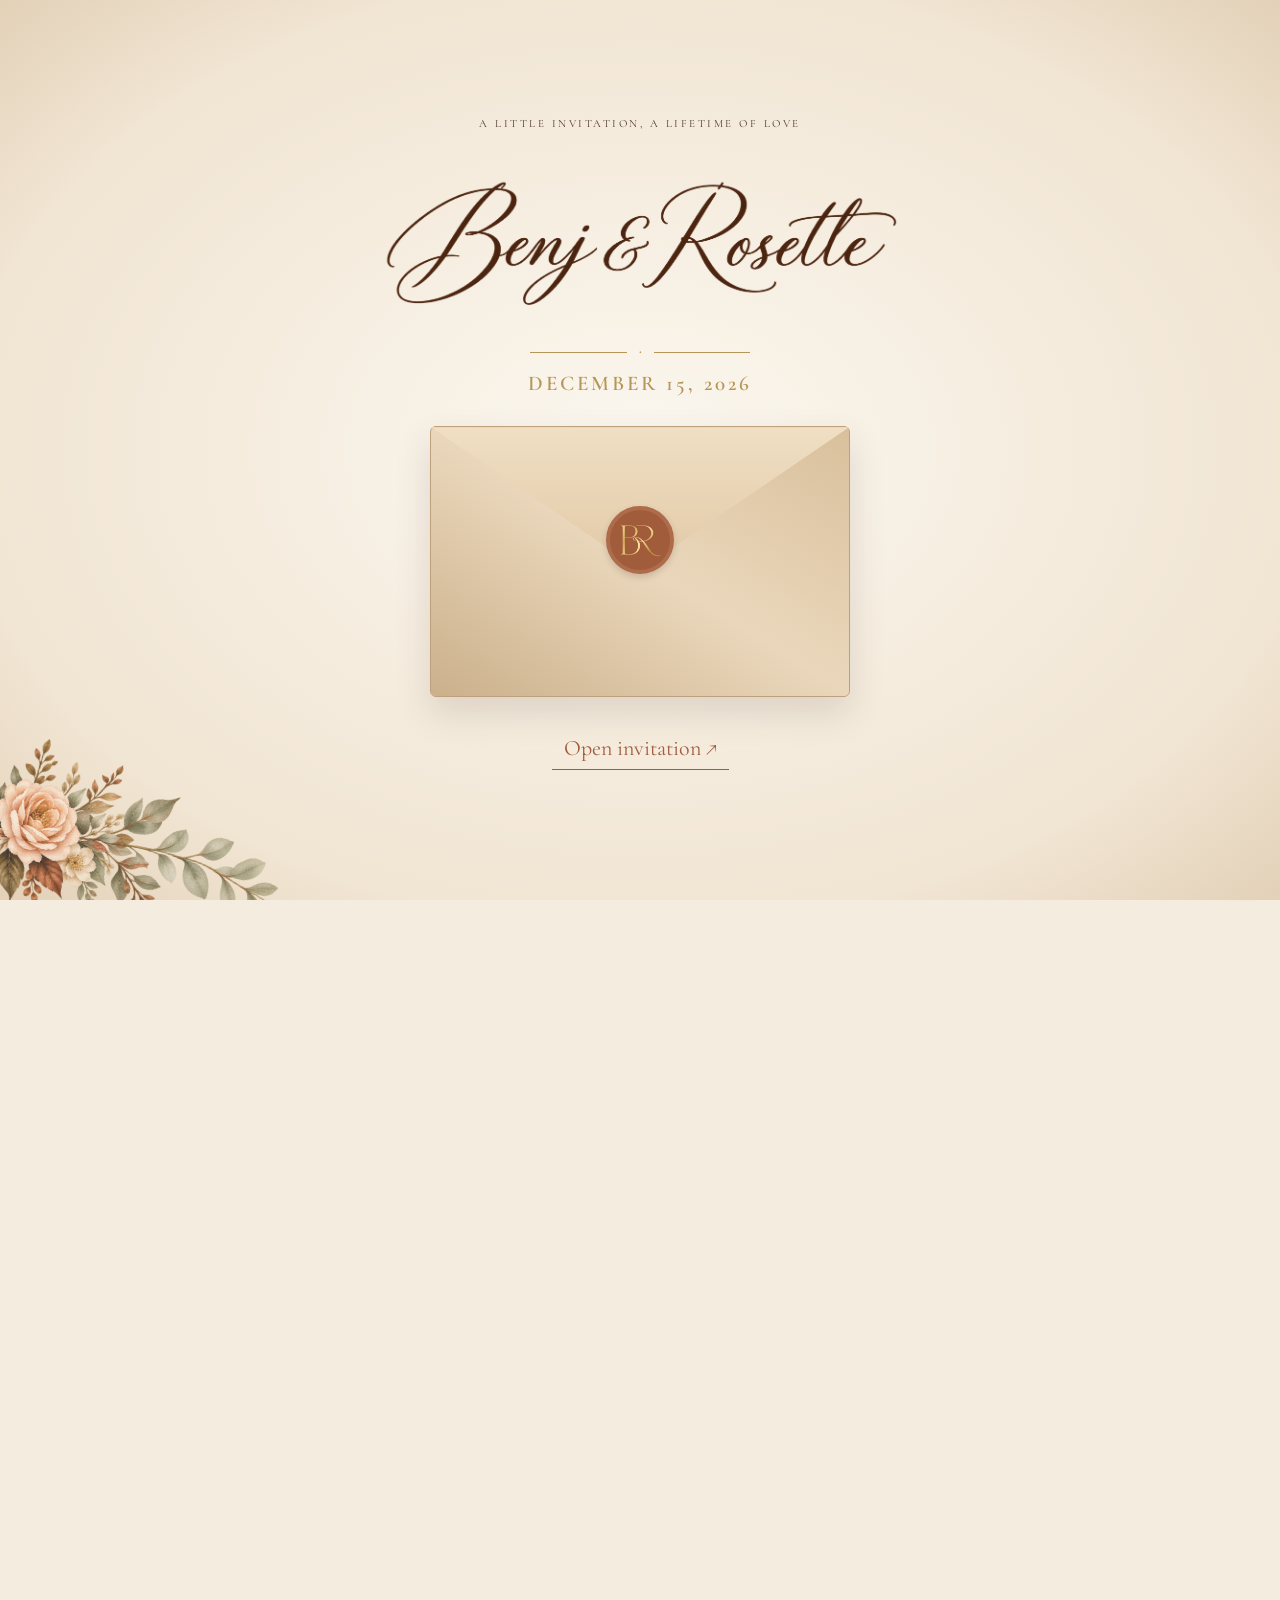
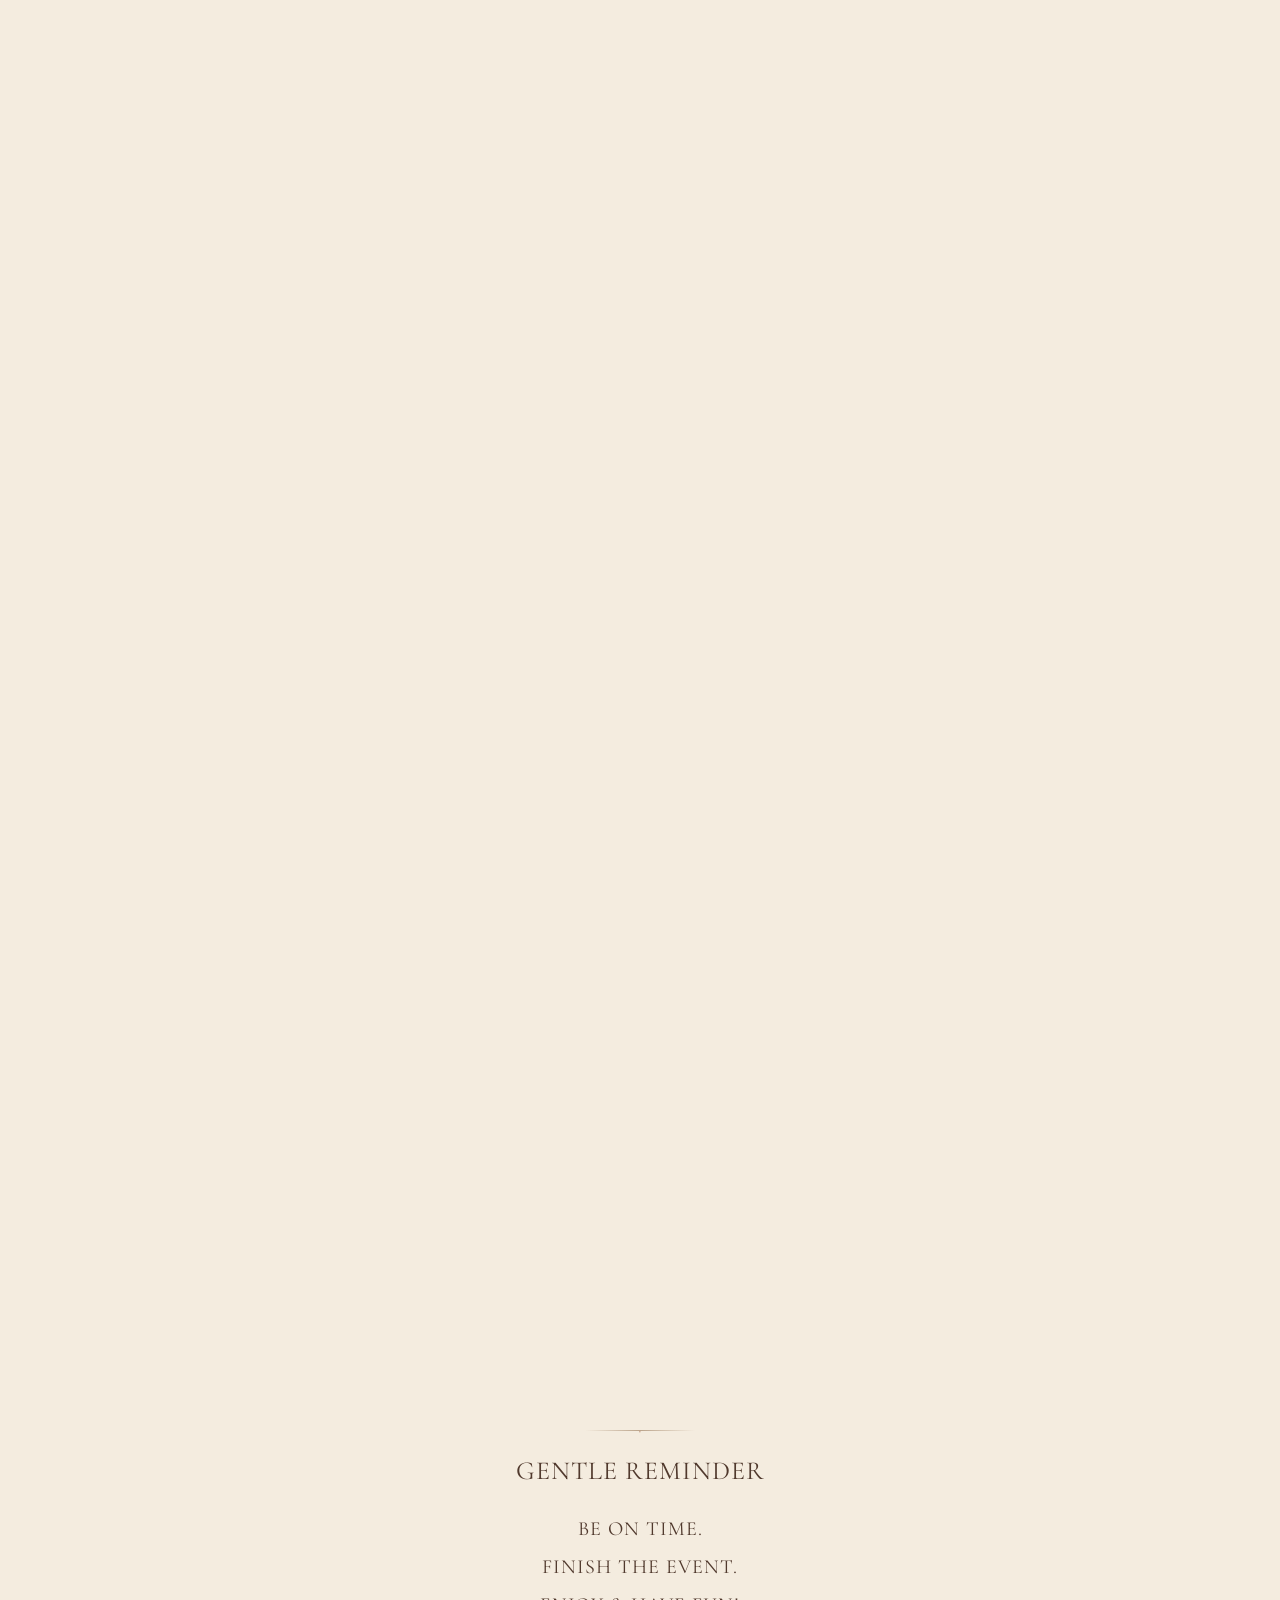
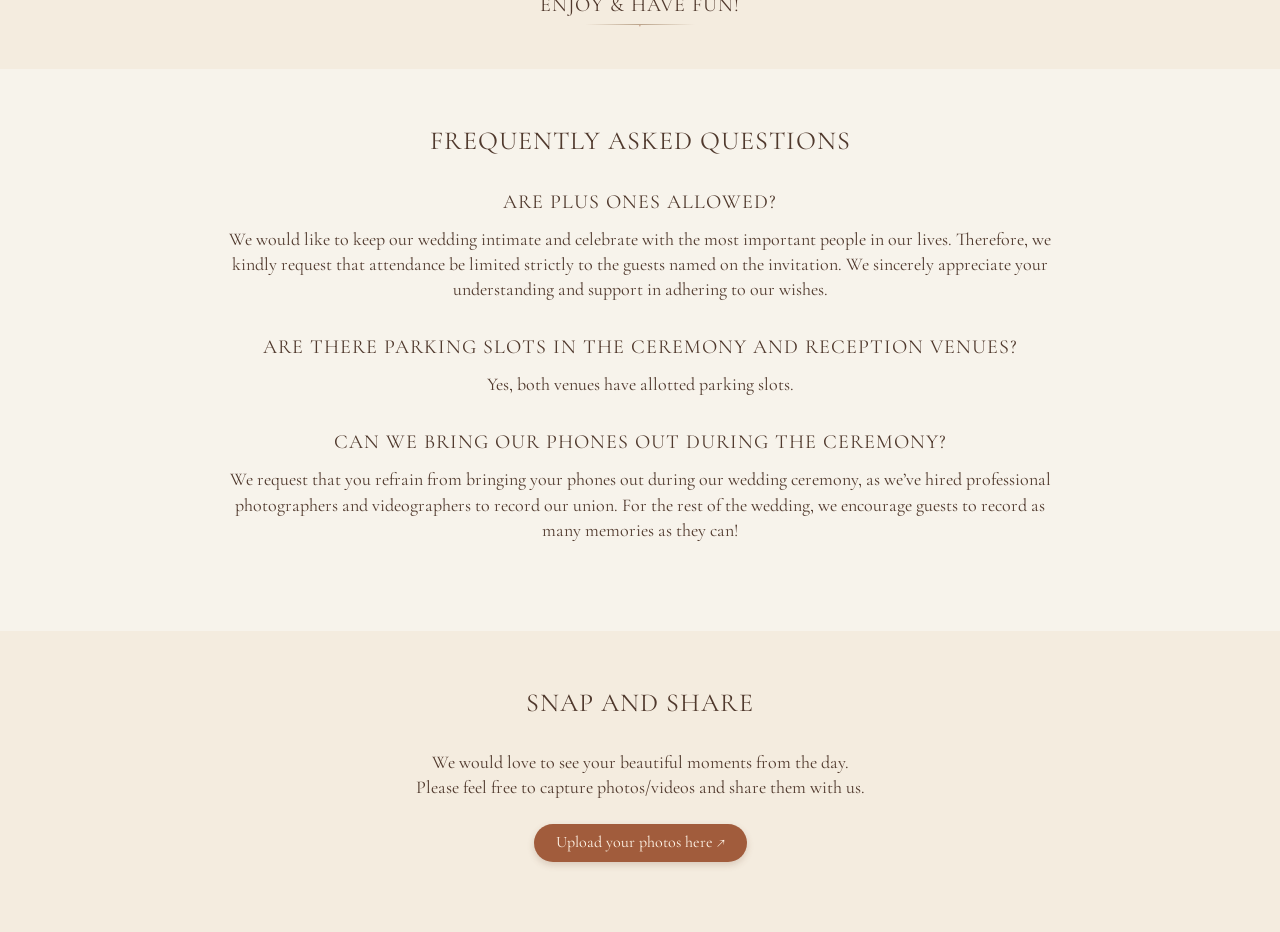
==== index.html @ f5642c1b "Raise mobile verse beside full-size floral" ====
<!doctype html>
<html lang="en">
<head>
  <meta charset="UTF-8"><meta name="viewport" content="width=device-width, initial-scale=1">
  <meta name="theme-color" content="#f5efe5">
  <meta name="description" content="Join us on December 15, 2026 as we celebrate our wedding. View the details and confirm your attendance.">
  <meta property="og:type" content="website">
  <meta property="og:site_name" content="Benj &amp; Rosette Wedding">
  <meta property="og:title" content="You're Invited!">
  <meta property="og:description" content="Join us on December 15, 2026 as we celebrate our wedding. View the details and confirm your attendance.">
  <meta property="og:url" content="https://benj-rosette-wedding.online/">
  <meta property="og:image" content="https://benj-rosette-wedding.online/wedding-share-preview.jpg">
  <meta property="og:image:type" content="image/jpeg">
  <meta property="og:image:width" content="1920">
  <meta property="og:image:height" content="1080">
  <meta property="og:image:alt" content="Gold BR monogram with Benj and Rosette's calligraphy names and December 15, 2026 wedding date">
  <meta name="twitter:card" content="summary_large_image">
  <meta name="twitter:title" content="You're Invited!">
  <meta name="twitter:description" content="Join us on December 15, 2026 as we celebrate our wedding. View the details and confirm your attendance.">
  <meta name="twitter:image" content="https://benj-rosette-wedding.online/wedding-share-preview.jpg">
  <link rel="canonical" href="https://benj-rosette-wedding.online/">
  <title>Benj & Rosette · A celebration of love</title>
  <link rel="icon" href="data:image/svg+xml,%3Csvg xmlns='http://www.w3.org/2000/svg' viewBox='0 0 40 40'%3E%3Crect width='40' height='40' rx='20' fill='%23f5efe5'/%3E%3Ctext x='20' y='28' text-anchor='middle' font-family='serif' font-size='28' fill='%237c4631'%3E%26%3C/text%3E%3C/svg%3E">
  <link rel="preconnect" href="https://fonts.googleapis.com"><link rel="preconnect" href="https://fonts.gstatic.com" crossorigin>
  <link href="https://fonts.googleapis.com/css2?family=Cormorant+Garamond:ital,wght@0,400;0,500;0,600;1,400;1,500&family=DM+Sans:wght@400;500;600&family=Italianno&family=Great+Vibes&display=swap" rel="stylesheet">
  <link rel="stylesheet" href="styles.css?v=mobile-spacing-24">
</head>
<body class="invitation-closed">
<section id="envelope-intro" class="envelope-intro" aria-labelledby="envelope-title">
 <img class="envelope-floral" src="diagonal-sprig.png" alt="" aria-hidden="true">
 <p class="small-caps">A little invitation, a lifetime of love</p>
 <h2 id="envelope-title"><img class="couple-lettering" src="benj-rosette-lettering.png" alt="Benj &amp; Rosette" width="2167" height="726"></h2>
 <div class="envelope-date-ornament" aria-hidden="true"><span>◆</span></div><p class="envelope-date">December 15, 2026</p>
 <button id="open-invitation" class="envelope-button" type="button" aria-label="Open invitation from Benj and Rosette">
  <span class="envelope-shell" aria-hidden="true"><span class="envelope-letter"><span class="monogram-media letter-monogram-media"><img class="monogram-still" src="benj-rosette-gold-monogram-poster.jpg" alt="" aria-hidden="true" width="582" height="434"><video class="letter-monogram-video" autoplay muted loop playsinline preload="auto" poster="benj-rosette-gold-monogram-poster.jpg"><source src="benj-rosette-gold-monogram.mp4" type="video/mp4"></video></span><span>You're invited</span></span><span class="envelope-pocket"></span><span class="envelope-flap"></span><span class="envelope-seal"><span class="seal-monogram"></span></span></span>
  <span class="envelope-action">Open invitation <span aria-hidden="true">↗</span></span>
 </button>
</section>
<noscript><style>.envelope-intro{display:none}body.invitation-closed{overflow:auto}body.invitation-closed .invitation-panels{opacity:1}</style></noscript>
<a class="skip-link" href="#main">Skip to invitation</a>

<button type="button" class="menu-toggle" id="open-menu" aria-label="Open wedding menu" aria-controls="wedding-menu" aria-expanded="false"><svg viewBox="0 0 24 24" width="22" height="22" fill="none" stroke="currentColor" stroke-width="1.5" aria-hidden="true"><path d="M4 6h16M4 12h16M4 18h16"/></svg><span>Menu</span></button>
<dialog id="wedding-menu" class="wedding-menu" aria-labelledby="menu-title">
 <button type="button" id="close-menu" class="menu-close" aria-label="Close wedding menu">×</button>
 <p class="menu-names"><img class="couple-lettering" src="benj-rosette-lettering.png" alt="Benj &amp; Rosette" width="2167" height="726"></p>
 <p class="small-caps">December 15, 2026</p>
 <div class="ornament" aria-hidden="true"></div><h2 id="menu-title">Explore our wedding</h2>
 <nav aria-label="Wedding sections"><a href="#home">Home</a><a href="#our-story">Our Love Story</a><a href="gallery.html">Gallery</a><a href="#celebration">Our Wedding Day</a><a href="#ceremony">Ceremony &amp; Reception</a><a href="#order-of-events">Order of Events</a><a href="#entourage">The Entourage</a><a href="#dress-code">Dress Code</a><a href="#gifts">Gifts and Well Wishes</a><a href="#rsvp">RSVP &amp; Contacts</a><a href="#faqs">FAQs</a><a href="#snap-and-share">Snap and Share</a></nav>
</dialog>

<main class="invitation-panels" id="main">
<article class="paper-panel story-panel" id="home">
 <section class="opening">
  <img class="corner-floral" src="wedding-corner-florals.png" alt="">
  <blockquote>“Two are better than one… If either of them falls down, one can help the other up… Though one may be overpowered, two can defend themselves. A cord of three strands is not quickly broken.”<cite>Ecclesiastes 4:9–12</cite></blockquote>
  <div class="monogram"><span class="monogram-media gold-monogram-media"><img class="monogram-still" src="benj-rosette-gold-monogram-poster.jpg" alt="" aria-hidden="true" width="582" height="434"><video class="gold-monogram-video" autoplay muted loop playsinline preload="auto" poster="benj-rosette-gold-monogram-poster.jpg" aria-label="Benj and Rosette shining gold monogram"><source src="benj-rosette-gold-monogram.mp4" type="video/mp4"></video></span></div>
  <p class="small-caps">We are getting married!</p>
 </section>
<div class="couple-photo first-photo torn-bottom" role="img" aria-label="Benj and Rosette embracing in front of an arched window"><img src="benj-rosette-first-cropped.jpg" alt="" aria-hidden="true"></div>
<section class="love-story" id="our-story" aria-labelledby="story-title">
  <p class="small-caps">Since 2019</p>
  <h2 id="story-title">Our Love Story</h2>
  <div class="ornament" aria-hidden="true"></div>
  <p>What began with quiet glances in the corporate world became a leap of faith beyond work.</p>
  <p>Since 2019, through life’s joys, challenges and milestones, we have grown and dreamed together — our first travels, our first home and the life we continue to build hand in hand.</p>
  <figure class="story-photo"><img class="story-portrait torn-both" src="benj-rosette-story.jpg" alt="Rosette standing beside Benj seated in front of an arched window" loading="lazy" width="4240" height="2832"><img class="story-floral story-floral-top" src="diagonal-sprig.png" alt="" aria-hidden="true"><img class="story-floral story-floral-bottom" src="photo-bouquet.png" alt="" aria-hidden="true"></figure>
  <p>After seven beautiful years of walking through life together, we believe we are being called into a new chapter of marriage — one where we continue to choose each other, every day.</p>
  <p class="story-closing">From two lives, one shared dream, and now, a lifetime together.</p>
  <div class="ornament" aria-hidden="true"></div>
</section>

 <section class="family-section" id="invitation">
  <p>With hearts full of gratitude<br>and joy, we thank God and our families<br>for their love and prayers.</p>
 </section>
 <section class="name-section" id="celebration">
  <p class="we">We</p><h1><img class="couple-lettering" src="benj-rosette-lettering.png" alt="Benj &amp; Rosette" width="2167" height="726"></h1>
  <img class="name-bottom-floral" src="diagonal-sprig.png" alt="" aria-hidden="true">
 </section>
 <p class="invitation-message">joyfully invite you to celebrate<br>our marriage and the beginning<br>of our new life together.</p>
 <section class="wedding-date" aria-label="December 15, 2026 at 2 PM"><p class="small-caps">December</p><div><span>Tuesday</span><strong>15</strong><span>2026</span></div><p class="date-time">2:00 PM · Cavite</p></section>
 <section class="countdown-section"><h2 class="small-caps">Our forever begins in ...</h2><div class="countdown" role="timer" aria-label="Time until our wedding"><div><strong id="countdown-days">—</strong><span>Days</span></div><b>:</b><div><strong id="countdown-hours">—</strong><span>Hours</span></div><b>:</b><div><strong id="countdown-minutes">—</strong><span>Minutes</span></div><b>:</b><div><strong id="countdown-seconds">—</strong><span>Seconds</span></div></div><p id="countdown-message" hidden>Our wedding day is here!</p></section>
 <img class="bottom-bouquet" src="bottom-bouquet.png" alt="">
</article>
<article class="paper-panel day-panel" id="our-day">
 <div class="portrait-wrap"><div class="couple-photo portrait-photo torn-both" role="img" aria-label="Benj embracing Rosette as she holds a bouquet"><img src="benj-rosette-second-cropped.jpg" alt="" aria-hidden="true"></div><img class="portrait-sprig" src="diagonal-sprig.png" alt=""></div>
 <section class="event ceremony" id="ceremony"><span class="venue-art venue-art-church" role="img" aria-label="Gold church illustration"></span><p class="event-time">2:00 PM</p><h2>Ceremony</h2><div class="ornament"></div><h3>Saint Joseph The Worker Chapel</h3><p>Pedro Reyes St., Malagasang 1-G<br>Imus City, Cavite</p><a class="button" href="https://www.google.com/maps/search/?api=1&amp;query=Saint+Joseph+The+Worker+Chapel%2C+Pedro+Reyes+St.%2C+Malagasang+1-G%2C+Imus+City%2C+Cavite" target="_blank" rel="noopener noreferrer">View church location</a></section>
 <section class="event reception"><span class="venue-art venue-art-reception" role="img" aria-label="Gold reception palace illustration"></span><p class="event-time">4:00 PM</p><h2>Reception</h2><div class="ornament"></div><h3>Priscilla Crystal Palace</h3><p>San Sebastian<br>Kawit, Cavite</p><a class="button" href="https://www.google.com/maps/search/?api=1&amp;query=Priscilla+Crystal+Palace%2C+San+Sebastian%2C+Kawit%2C+Cavite" target="_blank" rel="noopener noreferrer">View reception location</a></section>
 <section class="itinerary" id="order-of-events"><h2>Order of events</h2><div class="ornament"></div><ol>
<li><svg class="line-icon" viewBox="0 0 48 48" fill="none" stroke="currentColor" stroke-width="1.2" aria-hidden="true"><path d="M10 41V11h28v30M16 41V17h16v24M27 29h1"/></svg><span>Guests’ arrival</span><time>1 PM</time></li>
<li><svg class="line-icon" viewBox="0 0 48 48" fill="none" stroke="currentColor" stroke-width="1.2" aria-hidden="true"><path d="M7 41h34M12 41V20l12-11 12 11v21M24 3v9m-4-5h8M20 41V29h8v12M18 21h12"/></svg><span>Wedding ceremony</span><time>2 PM</time></li>
<li><svg class="line-icon" viewBox="0 0 48 48" fill="none" stroke="currentColor" stroke-width="1.2" aria-hidden="true"><rect x="6" y="13" width="36" height="26" rx="3"/><path d="M15 13l3-6h12l3 6"/><circle cx="24" cy="26" r="8"/></svg><span>Portraits</span><time>3 PM</time></li>
<li><svg class="line-icon" viewBox="0 0 48 48" fill="none" stroke="currentColor" stroke-width="1.2" aria-hidden="true"><path d="M8 8h16l-8 13-8-13M16 21v19m-7 0h14M32 8h9l-1 13c-1 5-8 5-9 0zM36 26v14m-5 0h10"/></svg><span>Cocktails and photos</span><time>4 PM</time></li>
<li><svg class="line-icon" viewBox="0 0 48 48" fill="none" stroke="currentColor" stroke-width="1.2" aria-hidden="true"><rect x="14" y="5" width="20" height="28" rx="10"/><path d="M9 23v3a15 15 0 0030 0v-3M24 41v-8M16 43h16"/></svg><span>Reception program</span><time>5 PM</time></li>
<li><svg class="line-icon" viewBox="0 0 48 48" fill="none" stroke="currentColor" stroke-width="1.2" aria-hidden="true"><circle cx="24" cy="25" r="11"/><path d="M6 6v15m4-15v15M2 6v15q4 8 8 0M6 26v17M41 6v37m0-37c-8 6-8 19 0 19"/></svg><span>Nuptial dinner</span><time>6 PM</time></li>
<li><svg class="line-icon" viewBox="0 0 48 48" fill="none" stroke="currentColor" stroke-width="1.2" aria-hidden="true"><path d="M24 19v24M12 43h24M24 3v10M9 8l8 9M3 23h12M39 8l-8 9M45 23H33M8 36l9-8m23 8-9-8"/></svg><span>Wedding celebration</span><time>7 PM</time></li>
<li><svg class="line-icon" viewBox="0 0 48 48" fill="none" stroke="currentColor" stroke-width="1.2" aria-hidden="true"><circle cx="24" cy="24" r="18"/><path d="M24 12v12l8 5"/></svg><span>Send-off</span><time>8 PM</time></li>
</ol><p class="timing-note">December 15, 2026 · Philippine time</p></section>
 <div class="golden-wrap"><img class="golden-sprig" src="diagonal-sprig.png" alt=""><div class="couple-photo golden-photo torn-both" role="img" aria-label="Benj and Rosette holding hands under clear umbrellas"><img src="benj-rosette-third.jpg" alt="" aria-hidden="true"></div><img class="photo-bouquet" src="photo-bouquet.png" alt=""></div>
</article>
<article class="paper-panel details-panel" id="details">
 <section class="entourage-section" id="entourage" aria-labelledby="entourage-title">
<h2 id="entourage-title">The Entourage</h2><div class="ornament" aria-hidden="true"></div>
<div class="entourage-group" id="entourage-parents"><h3>Parent of the bride</h3><ul><li>MRS. REGINA SALVE LACSON</li></ul></div>
<div class="entourage-group"><h3>Parents of the groom</h3><ul><li>MR. BENJAMIN SOMIGAO</li><li>MRS. MARCELINA ENORME SOMIGAO</li></ul></div>
<div class="entourage-group paired-group"><h3>To stand as witnesses to our vows</h3><ul><li>MR. RUDINI CRUZAT</li><li>MRS. MARIA GRACIA CRUZAT</li><li>MR. ELMER GOMEZ</li><li>MRS. SHIELA GOMEZ</li><li>MR. FLORENCIO ENORME</li><li>MS. CRISTINA ENORME</li><li>ATTY. ROLAND MEDINA</li></ul></div>
<div class="entourage-group paired-group"><h3>To light our path</h3><ul><li>MR. JOHN MARLVIL BADILLA</li><li>MS. ALEEZA UNABIA</li></ul></div>
<div class="entourage-group paired-group"><h3>To clothe us as one</h3><ul><li>MR. RAHDGGIE AMIEL LACSON</li><li>MRS. MA. ANGELICA LACSON</li></ul></div>
<div class="entourage-group paired-group"><h3>To bind us together</h3><ul><li>MR. ALLAN DE LEON</li><li>MRS. AIDRA DE LEON</li></ul></div>
<div class="entourage-group"><h3>Best man</h3><ul><li>MR. ALVIN IAN ANDAYA</li></ul></div>
<div class="entourage-group"><h3>Maid of honor</h3><ul><li>MS. RICA ARSELL LACSON</li></ul></div>
<div class="entourage-teams"><div class="entourage-group"><h3>Bridesmaids</h3><ul><li>MS. REIGNE ANGELICA LACSON</li><li>MS. RICA ARSELL LACSON</li><li>MRS. MA. ANGELICA LACSON</li><li>MRS. MIKI REMULLA</li><li>MRS. GHIVELLE MAE OMES</li><li>MRS. LYLLE KRISSIA FERWELO</li></ul></div>
<div class="entourage-group"><h3>Groomsmen</h3><ul><li>MR. ALVIN IAN ANDAYA</li><li>MR. ZYRIL NERECINA</li><li>MR. TRISTAN MARSHBOE DE JESUS</li><li>MR. JENER SIGUA</li></ul></div>
</div>
<div class="entourage-group"><h3>Bible bearer</h3><ul><li>EISWEIN CRUZAT</li></ul></div>
<div class="entourage-group"><h3>Ring bearer</h3><ul><li>RANIELLE ABRAM LACSON</li></ul></div>
<div class="entourage-group"><h3>Coin bearer</h3><ul><li>ALDREX MATTHEW DE LEON</li></ul></div>
<div class="ornament" aria-hidden="true"></div></section>
<section class="dress-section" id="dress-code"><h2>Dress code</h2><div class="ornament"></div><p class="dress-style">Formal attire · Entourage<br>Semi-formal attire · Guests</p>
 <svg class="dress-figures" viewBox="0 0 100 110" aria-hidden="true"><g fill="#292723"><circle cx="28" cy="12" r="6"/><path d="M18 24l10-4 10 4 5 38-6 2-4-29 1 38-2 31h-7l-1-31-2 31h-7l4-31 1-38-4 29-6-2z"/><path d="M26 23h4l-1 25z" fill="#f5efe5"/><circle cx="69" cy="12" r="6"/><path d="M62 24l7-4 7 4 8 25-6 3-5-17 2 20 16 43q-20 10-43 0l16-43 1-20-5 17-6-3z"/></g></svg>
 <p>We kindly request our entourage to dress in formal attire and our guests in semi-formal attire. To make the day even more special, we’d love for you to incorporate colors from our chosen palette.</p>
 <div class="dress-palette"><h3>Entourage shades</h3><ul><li><span style="--swatch:#722f3d" aria-hidden="true"></span>Burgundy</li><li><span style="--swatch:#e3c7a2" aria-hidden="true"></span>Beige</li><li><span style="--swatch:#f4dcbf" aria-hidden="true"></span>Cream</li><li><span style="--swatch:#a85a38" aria-hidden="true"></span>Rust</li><li><span style="--swatch:#8ca5bc" aria-hidden="true"></span>Dusty blue</li></ul></div>
 <div class="dress-palette"><h3>Guest shades</h3><ul><li><span style="--swatch:#8ca5bc" aria-hidden="true"></span>Dusty blue</li><li><span style="--swatch:#c4dfec" aria-hidden="true"></span>Light blue</li></ul></div>
 <div class="attire-guidance"><h3>Ladies</h3><p>Dresses or jumpsuits | Plain, lace, or subtle embellishments</p><h3>Gentlemen</h3><p>Long-sleeved, collared shirts in dusty blue or light blue paired with trousers in brown, cream, or navy blue. Kindly avoid black if possible.</p><div class="ornament" aria-hidden="true"></div><p class="attire-note">While we would love for you to feel your most fabulous, we respectfully request that casual attire and white-toned dresses be avoided.</p></div></section>
 <div class="ornament"></div>
 <figure class="gift-photo-wrap" id="gift-photo"><img class="gift-portrait torn-both" src="benj-rosette-gift-portrait.jpg" alt="Rosette leaning against Benj in front of an arched window" width="2661" height="3984" loading="lazy"><img class="gift-photo-floral gift-photo-floral-top" src="diagonal-sprig.png" alt="" aria-hidden="true"><img class="gift-photo-floral gift-photo-floral-bottom" src="photo-bouquet.png" alt="" aria-hidden="true"></figure>
<section class="gift-section" id="gifts"><svg class="line-icon" viewBox="0 0 48 48" fill="none" stroke="currentColor" stroke-width="1.2" aria-hidden="true"><path d="M7 20h34v7H7zM10 27v15h28V27M24 20v22M24 20C8 20 12 3 20 9c3 3 4 11 4 11zm0 0c16 0 12-17 4-11-3 3-4 11-4 11z"/></svg><h2>Gifts and Well Wishes</h2><p>Your presence is the greatest gift of all.<br>However, if you wish to bless us with<br>a gift, monetary gifts<br>are warmly appreciated.</p><h3>Gift envelopes</h3><p>Available at the reception</p><h3>Bank transfer</h3><div class="bank-qr-grid"><figure class="bank-qr-card"><h4>GCash</h4><a href="gift-qr-gcash.jpg" target="_blank" rel="noopener noreferrer" aria-label="Open full-size GCash QR code"><span class="bank-qr-image qr-gcash"><img src="gift-qr-gcash.jpg" decoding="sync" alt="GCash transfer QR code for Benj" loading="eager"></span></a><figcaption>Benj</figcaption><a class="qr-view-link" href="gift-qr-gcash.jpg" target="_blank" rel="noopener noreferrer">View full-size QR</a></figure><figure class="bank-qr-card"><h4>BPI</h4><a href="gift-qr-bpi-v2.jpg" target="_blank" rel="noopener noreferrer" aria-label="Open full-size BPI QR code"><span class="bank-qr-image qr-bpi"><img src="gift-qr-bpi-v2.jpg" decoding="sync" alt="BPI transfer QR code for Benj" loading="eager"></span></a><figcaption>Benj</figcaption><a class="qr-view-link" href="gift-qr-bpi-v2.jpg" target="_blank" rel="noopener noreferrer">View full-size QR</a></figure><figure class="bank-qr-card"><h4>MariBank</h4><a href="gift-qr-maribank.jpg" target="_blank" rel="noopener noreferrer" aria-label="Open full-size MariBank QR code"><span class="bank-qr-image qr-maribank"><img src="gift-qr-maribank.jpg" decoding="sync" alt="MariBank transfer QR code for Benjmarc Somigao" loading="eager"></span></a><figcaption>Benjmarc Somigao</figcaption><a class="qr-view-link" href="gift-qr-maribank.jpg" target="_blank" rel="noopener noreferrer">View full-size QR</a></figure><figure class="bank-qr-card"><h4>Maya</h4><a href="gift-qr-maya.jpg" target="_blank" rel="noopener noreferrer" aria-label="Open full-size Maya QR code"><span class="bank-qr-image qr-maya"><img src="gift-qr-maya.jpg" decoding="sync" alt="Maya transfer QR code for Rosette Adrienne Lacson" loading="eager"></span></a><figcaption>Rosette Adrienne Lacson</figcaption><a class="qr-view-link" href="gift-qr-maya.jpg" target="_blank" rel="noopener noreferrer">View full-size QR</a></figure></div><p class="qr-note">Scan a QR code using your banking app.<br>Transfer fees may apply.</p></section>
 <div class="ornament"></div>
 <section class="attendance-section" id="rsvp"><svg class="line-icon" viewBox="0 0 48 48" fill="none" stroke="currentColor" stroke-width="1.2" aria-hidden="true"><rect x="8" y="10" width="32" height="31" rx="2"/><path d="M8 19h32M16 5v10M32 5v10M15 25h4m5 0h4m5 0h2M15 32h4m5 0h4m5 0h2"/></svg><h2>Confirm attendance</h2><p>Please RSVP with us by November 6, 2026.</p><button class="button" id="open-rsvp" type="button">RSVP</button><div class="contact-buttons"><a class="button" href="https://www.facebook.com/rosetteadrienne" target="_blank" rel="noopener noreferrer">Contact the bride</a><a class="button" href="https://www.facebook.com/benjmarc/" target="_blank" rel="noopener noreferrer">Contact the groom</a></div><p class="signature couple-signature"><img class="couple-lettering" src="benj-rosette-lettering.png" alt="Benj &amp; Rosette" width="2167" height="726"></p></section>
 <section class="thank-you"><p class="small-caps">We look forward to<br>celebrating with you</p><p class="signature">Thank You!</p><img src="bottom-bouquet.png" alt=""></section>
<div class="couple-photo closing-photo torn-top" role="img" aria-label="Benj and Rosette embracing under an umbrella in front of a wooden door"><img src="benj-rosette-fourth.jpg" alt="" aria-hidden="true"></div>
</article>
</main>

<section class="gentle-reminder" aria-labelledby="reminder-title"><div class="ornament" aria-hidden="true"></div><h2 id="reminder-title">Gentle Reminder</h2><p>BE ON TIME.<br>FINISH THE EVENT.<br>ENJOY &amp; HAVE FUN!</p><div class="ornament" aria-hidden="true"></div></section>
<section class="wedding-faqs" id="faqs" aria-labelledby="faq-title">
 <h2 id="faq-title">Frequently Asked Questions</h2>
 <div class="faq-item"><h3>Are plus ones allowed?</h3><p>We would like to keep our wedding intimate and celebrate with the most important people in our lives. Therefore, we kindly request that attendance be limited strictly to the guests named on the invitation. We sincerely appreciate your understanding and support in adhering to our wishes.</p></div>
 <div class="faq-item"><h3>Are there parking slots in the ceremony and reception venues?</h3><p>Yes, both venues have allotted parking slots.</p></div>
 <div class="faq-item"><h3>Can we bring our phones out during the ceremony?</h3><p>We request that you refrain from bringing your phones out during our wedding ceremony, as we’ve hired professional photographers and videographers to record our union. For the rest of the wedding, we encourage guests to record as many memories as they can!</p></div>
</section>
<section class="snap-and-share" id="snap-and-share" aria-labelledby="share-title">
 <h2 id="share-title">Snap and Share</h2>
 <p>We would love to see your beautiful moments from the day.<br>Please feel free to capture photos/videos and share them with us.</p>
 <a class="button photo-upload-link" href="https://drive.google.com/drive/folders/1WK1Ui_34d26Z_OFtUq_jXFOFx8JRHVTZ" target="_blank" rel="noopener noreferrer">Upload your photos here <span aria-hidden="true">↗</span></a>
</section>

<dialog id="rsvp-dialog" aria-labelledby="rsvp-title"><button type="button" id="close-rsvp" aria-label="Close RSVP">×</button><h2 id="rsvp-title">Confirm attendance</h2><p class="dialog-intro">December 15, 2026 · Benj &amp; Rosette</p><form id="rsvp-form" method="post" target="_blank"><input type="hidden" name="requestId"><label class="bot-trap" aria-hidden="true">Website<input name="website" tabindex="-1" autocomplete="off"></label><div class="form-row"><label>Your full name<input name="name" autocomplete="name" placeholder="First and last name" required maxlength="100"></label><label>Email address <span class="optional">(optional)</span><input name="email" type="email" autocomplete="email" placeholder="you@example.com"></label></div><fieldset><legend>Will you be celebrating with us?</legend><label class="radio-option"><input type="radio" name="attendance" value="Joyfully accepts" required checked><span>Joyfully accepts</span><span aria-hidden="true">♡</span></label><label class="radio-option"><input type="radio" name="attendance" value="Regretfully declines"><span>Regretfully declines</span></label></fieldset><div class="form-row" id="guest-details"><label>Number of guests<select name="guests"><option value="1">1 guest — just me</option><option value="2">2 guests</option><option value="3">3 guests</option><option value="4">4 guests</option></select></label><label>Dietary requirements<input name="dietary" placeholder="Any allergies?" maxlength="300"></label></div><fieldset id="additional-guests" hidden><legend>Names of accompanying guests</legend><p class="form-note">Include everyone attending with you. Your own name is already listed above.</p><div id="additional-guest-fields"></div></fieldset><label>A little note for the couple <span class="optional">(optional)</span><textarea name="message" rows="2" placeholder="Send a little love…" maxlength="650"></textarea></label><button class="button" type="submit">Create my RSVP <span>↗</span></button><p class="form-note" id="rsvp-delivery-note">Create and download your reply, then share it with the couple.</p><div class="form-result" id="form-result" role="status" hidden><strong>Your reply is ready ♡</strong><p>Your RSVP has been saved on this device. Download it below and send it to Benj and Rosette to confirm your attendance.</p><button type="button" id="download-rsvp" class="text-link">Download my RSVP <span>↓</span></button><button type="reset" class="clear-reply">Clear reply</button></div></form></dialog>

<audio id="wedding-music" loop preload="metadata"><source src="your-universe.mp3" type="audio/mpeg"><source src="your-universe.m4a" type="audio/mp4"></audio>
<button type="button" id="music-toggle" class="music-toggle" aria-label="Play wedding music" aria-pressed="false"><span aria-hidden="true">♫</span> <span id="music-label">Play music</span></button>
<p id="music-status" class="music-status" role="status" hidden></p>
<script src="rsvp-config.js?v=calendar-1"></script>
<script src="script.js?v=mobile-monogram-10"></script>
</body></html>
---- styles.css ----
:root{--paper:#f4ecdf;--ink:#50392d;--rust:#a15c3c;--muted:#7b695a;--line:#bba48b;--serif:'Cormorant Garamond',Georgia,serif;--sans:'DM Sans',Arial,sans-serif;--script:'Italianno',cursive}
*{box-sizing:border-box}html{scroll-behavior:smooth;scroll-padding-top:20px}body{margin:0;color:var(--ink);background:#735039;font:18px/1.4 var(--serif)}body:before{content:'';position:fixed;inset:0;pointer-events:none;opacity:.13;z-index:5;background:url("data:image/svg+xml,%3Csvg viewBox='0 0 180 180' xmlns='http://www.w3.org/2000/svg'%3E%3Cfilter id='n'%3E%3CfeTurbulence type='fractalNoise' baseFrequency='.8' numOctaves='3' stitchTiles='stitch'/%3E%3C/filter%3E%3Crect width='100%25' height='100%25' opacity='.2' filter='url(%23n)'/%3E%3C/svg%3E")}
a{color:inherit;text-decoration:none}h1,h2,h3,p,blockquote{margin:0}h1,h2,h3{font-weight:400}h2{text-transform:uppercase;letter-spacing:1px;font-size:26px;line-height:1.2}h3{font-size:20px;line-height:1.3}button,input,textarea,select{font:inherit}button{cursor:pointer}img{display:block}a:focus-visible,button:focus-visible,input:focus-visible,select:focus-visible,textarea:focus-visible{outline:2px solid var(--rust);outline-offset:4px}[hidden]{display:none!important}.skip-link{position:fixed;top:10px;left:10px;z-index:20;background:var(--paper);width:1px;height:1px;padding:0;overflow:hidden;clip-path:inset(50%)}.skip-link:focus{width:auto;height:auto;padding:10px;clip-path:none}
.page-nav{max-width:1180px;margin:auto;display:flex;gap:25px;align-items:center;justify-content:center;padding:15px;color:var(--paper);font:11px var(--sans);letter-spacing:1px;text-transform:uppercase}.page-nav a:first-child{font:24px var(--serif);margin-right:auto}
.invitation-panels{max-width:1180px;margin:0 auto;display:grid;grid-template-columns:repeat(3,minmax(0,1fr));gap:18px;padding:0 14px;align-items:start}.paper-panel{background:var(--paper);position:relative;overflow:hidden;box-shadow:0 0 0 1px #b29879,0 8px 25px #39241855;text-align:center;min-width:0}.small-caps{text-transform:uppercase;letter-spacing:2px;font-size:13px;line-height:1.5}
.opening{position:relative;padding:115px 18px 25px}.corner-floral{position:absolute;left:-25px;top:-30px;width:100%;pointer-events:none}.opening blockquote{position:relative;font-size:17px;line-height:1.3;margin:0 auto;max-width:220px}.opening cite{display:block;font-size:13px;font-style:normal;margin-top:13px}.monogram{display:flex;justify-content:center;align-items:center;gap:26px;font-size:110px;line-height:1;margin:22px 0 10px}.monogram i{width:1px;height:94px;background:var(--line)}.opening>.small-caps{font-size:11px;letter-spacing:2px}
.couple-photo{position:relative;overflow:hidden;width:100%;background:#8a705b}.couple-photo img{position:absolute;width:324.73118%;max-width:none;height:auto}.first-photo{aspect-ratio:186/260}.first-photo img{left:-7.52688%;top:-86.53846%}.portrait-photo{aspect-ratio:186/370}.portrait-photo img{left:-115.5914%;top:-2.7027%}.golden-photo{aspect-ratio:186/235}.golden-photo img{left:-115.5914%;top:-400%}.closing-photo{aspect-ratio:186/315}.closing-photo img{left:-222.58065%;top:-282.53968%}
.torn-bottom{clip-path:polygon(0 0,100% 0,100% 91%,95% 93%,89% 92%,82% 95%,76% 93%,68% 97%,59% 95%,51% 98%,44% 96%,37% 99%,30% 96%,21% 97%,15% 95%,8% 96%,0 93%)}.torn-top{clip-path:polygon(0 7%,8% 5%,16% 7%,23% 4%,31% 6%,38% 2%,46% 4%,54% 1%,61% 4%,69% 2%,76% 5%,84% 3%,92% 6%,100% 4%,100% 100%,0 100%)}.torn-both{clip-path:polygon(0 4%,8% 3%,16% 5%,25% 2%,34% 4%,43% 1%,52% 3%,61% 0,70% 3%,80% 2%,90% 5%,100% 3%,100% 94%,92% 96%,84% 94%,75% 98%,66% 96%,57% 99%,47% 97%,38% 100%,28% 96%,19% 98%,9% 95%,0 96%)}
.family-section{padding:10px 24px 32px;font-size:16px}.family{margin-top:30px}.family h2{font-size:12px;letter-spacing:1px;margin-bottom:10px}.family p{font-size:18px}
.name-section{position:relative;padding:12px 55px 15px;min-height:310px;display:flex;flex-direction:column;justify-content:center}.we{font-size:22px;margin-bottom:12px}.name-section h1{position:relative;font:86px/.86 var(--script);z-index:1}.name-section h1 span{display:block}.name-section h1 i{font:32px/1.3 var(--serif);display:block;margin:14px 0;font-style:normal}.name-garland{position:absolute;top:50%;height:320px;width:auto;transform:translateY(-50%);pointer-events:none}.left-garland{left:-57px}.right-garland{right:-31px;width:128px;height:320px;object-fit:fill}.invitation-message{padding:22px 20px 25px;font-size:17px;line-height:1.3}
.wedding-date{padding:20px 35px}.wedding-date>div{display:flex;align-items:center;justify-content:center;gap:12px;margin-top:7px}.wedding-date>div>span{flex:1;font-size:12px;text-transform:uppercase;border-top:1px solid var(--line);border-bottom:1px solid var(--line);padding:8px 0}.wedding-date strong{font-size:52px;line-height:1;font-weight:400}.date-time{font-size:15px;margin-top:12px}.countdown-section{padding:22px 20px 32px}.countdown-section h2{font-size:12px;margin-bottom:18px}.countdown{display:flex;justify-content:center;align-items:start;gap:8px}.countdown>div{flex:1;min-width:0}.countdown strong{display:block;font-size:31px;line-height:1;font-weight:400;font-variant-numeric:tabular-nums}.countdown span{display:block;font-size:10px;text-transform:uppercase;margin-top:10px}.countdown b{font-size:24px;line-height:1;font-weight:400}.bottom-bouquet{width:calc(100% + 25px);margin-left:-12px;margin-bottom:-16px}
.portrait-wrap{position:relative}.portrait-sprig{position:absolute;width:82%;left:-14px;bottom:-24px;pointer-events:none}.event{padding:38px 28px 20px}.ceremony{padding-top:45px}.event-time{font-size:17px;margin:10px 0}.event h3{font-size:22px;margin-bottom:6px}.event p:not(.event-time){font-size:17px;line-height:1.4}.ornament{width:110px;height:1px;background:linear-gradient(90deg,transparent,var(--line),transparent);margin:20px auto;position:relative}.ornament:after{content:'◆';position:absolute;left:50%;top:50%;transform:translate(-50%,-50%);font-size:6px;color:var(--rust)}.button{display:inline-block;border:0;border-radius:30px;background:var(--rust);color:#fff5e8;padding:9px 22px;box-shadow:0 3px 7px #6d412733;font-size:16px;line-height:1.2}.button:hover{background:#82452d}.event .button{margin-top:20px}.line-icon{width:44px;height:44px;color:var(--rust);display:block;margin:0 auto 14px;stroke-linecap:round;stroke-linejoin:round}
.itinerary{padding:30px 25px 45px}.itinerary h2{font-size:19px}.itinerary ol{list-style:none;margin:30px 0 0;padding:0}.itinerary li{display:grid;grid-template-columns:42px 1fr 40px;gap:17px;align-items:center;min-height:92px;position:relative;text-align:left;font-size:16px}.itinerary li:before{content:'';position:absolute;left:54px;top:0;bottom:0;width:1px;background:var(--line)}.itinerary li:after{content:'';position:absolute;left:52px;top:45%;width:5px;height:5px;border-radius:50%;background:var(--rust)}.itinerary li>.line-icon{width:34px;height:40px;margin:0}.itinerary li>span{padding-left:10px}.itinerary time{text-align:right;font-size:17px}.timing-note{font-size:13px;color:var(--muted);margin-top:10px}.golden-wrap{position:relative;padding-top:35px}.golden-sprig{position:absolute;top:-55px;right:-18px;width:77%;z-index:1;transform:scaleX(-1)}.photo-bouquet{position:absolute;bottom:-8px;left:5%;width:90%;pointer-events:none}
.details-panel{padding-top:45px}.dress-section,.gift-section,.attendance-section{padding:0 30px}.dress-style{font-size:23px;font-style:italic}.dress-figures{width:115px;height:126px;margin:16px auto 20px;display:block}.dress-section>p:last-child,.gift-section>p,.attendance-section>p{font-size:16px;line-height:1.35}.details-panel>.ornament{margin:30px auto}.gift-section h2{font-size:23px;margin:20px 0 14px}.gift-section h3{text-transform:uppercase;font-size:15px;letter-spacing:1px;margin:30px 0 8px}.bank-pending{font-style:italic;color:var(--muted)}.attendance-section h2{font-size:21px;margin:18px 0 14px}.attendance-section>.button{margin-top:22px}.contact-buttons{display:grid;gap:9px;margin:12px auto 0;max-width:225px}.contact-buttons .button:disabled{opacity:.6;cursor:default}.contact-note{font-size:12px!important;margin-top:12px;color:var(--muted)}.signature{font:53px/1.2 var(--script)!important;margin-top:15px}.thank-you{position:relative;padding:36px 25px 180px;overflow:hidden}.thank-you .small-caps{font-size:13px;letter-spacing:.4px}.thank-you>.signature{font-size:68px!important;position:relative;z-index:1}.thank-you img{position:absolute;bottom:-45px;right:-70px;width:120%}.closing-photo{margin-top:-25px}
footer{max-width:1180px;margin:20px auto;padding:15px;text-align:center;color:var(--paper);font-size:15px}footer a{margin-left:18px}
dialog{border:1px solid var(--line);background:var(--paper);color:var(--ink);width:min(600px,calc(100% - 28px));max-height:90vh;padding:35px;box-shadow:0 10px 60px #23170e66}dialog::backdrop{background:#281c15aa}dialog h2{font-size:28px;margin-bottom:8px}.dialog-intro{margin-bottom:25px;color:var(--muted)}#close-rsvp{position:absolute;top:8px;right:12px;border:0;background:none;font-size:28px;color:var(--ink)}.form-row{display:grid;grid-template-columns:1fr 1fr;gap:20px}label,legend{font:12px/1.4 var(--sans)}input,select,textarea{display:block;width:100%;padding:10px 0;background:transparent;border:0;border-bottom:1px solid var(--line);color:var(--ink);border-radius:0;font:14px var(--sans);margin:6px 0 20px}textarea{resize:vertical}fieldset{border:0;margin:10px 0 22px;padding:0}legend{margin-bottom:12px}.radio-option{display:flex;align-items:center;gap:12px;margin:10px 0}.radio-option input{width:17px;height:17px;margin:0;accent-color:var(--rust)}form>.button{width:100%;margin-top:10px}.form-note{font-size:13px;text-align:center;margin:15px 0}.form-result{padding:20px;border:1px solid var(--line);margin-top:20px}.form-result p{font-size:16px;margin:10px 0}.text-link,.clear-reply{border:0;background:none;color:var(--rust);text-decoration:underline;padding:6px;display:block}.optional{color:var(--muted)}
@media(min-width:1100px){.opening{padding-top:135px}.name-section h1{font-size:96px}.name-section{min-height:350px}.name-garland{height:360px}.left-garland{left:-63px}.right-garland{height:360px;width:144px;right:-35px}.details-panel{padding-top:55px}.dress-section>p:last-child,.gift-section>p,.attendance-section>p{font-size:18px}.thank-you{padding-bottom:200px}}
@media(max-width:900px){.invitation-panels{grid-template-columns:1fr;max-width:460px;gap:22px;padding:0 10px}.page-nav{max-width:460px;gap:20px}.opening{padding-top:145px}.name-section h1{font-size:100px}.name-section{min-height:365px}.name-garland{height:370px}.left-garland{left:-66px}.right-garland{height:370px;width:148px;right:-36px}.family-section{padding-bottom:40px}.family{margin-top:34px}.family-section>p{font-size:18px}.event{padding-top:40px;padding-bottom:30px}.itinerary{padding:35px 35px 50px}.itinerary li{min-height:100px}.details-panel{padding-top:50px}.dress-section>p:last-child,.gift-section>p,.attendance-section>p{font-size:18px}.thank-you{padding-bottom:210px}.countdown strong{font-size:35px}}
@media(max-width:380px){.opening{padding-top:115px}.opening blockquote{font-size:16px}.monogram{font-size:94px}.name-section{padding-left:50px;padding-right:50px;min-height:315px}.name-section h1{font-size:83px}.name-garland{height:320px}.left-garland{left:-60px}.right-garland{height:320px;width:128px;right:-32px}.countdown{gap:4px}.countdown strong{font-size:28px}.countdown span{font-size:9px}.itinerary{padding-left:20px;padding-right:20px}.itinerary li{gap:12px}.itinerary li:before{left:49px}.itinerary li:after{left:47px}.form-row{grid-template-columns:1fr;gap:0}dialog{padding:30px 22px}.wedding-date{padding-left:25px;padding-right:25px}}
@media(prefers-reduced-motion:reduce){html{scroll-behavior:auto}}

@media(max-width:380px){.name-section h1{font-size:78px}.left-garland{left:-65px}.right-garland{right:-40px}}

.first-photo img{width:100%;height:100%;left:0;top:0;object-fit:cover;object-position:51% center}

.portrait-photo img{width:100%;height:100%;left:0;top:0;object-fit:cover;object-position:87% center}

.golden-photo img{width:100%;height:100%;left:0;top:0;object-fit:cover;object-position:87% center}

.closing-photo img{width:100%;height:100%;left:0;top:0;object-fit:cover;object-position:44% center}

/* Navigation ornamentation continues the invitation's paper and floral design. */
.page-nav{position:relative;isolation:isolate;background:var(--paper);color:var(--ink);margin:16px auto 20px;padding:18px 32px;border:1px solid var(--line);box-shadow:0 5px 18px #39241825;min-height:76px;overflow:hidden}
.page-nav:before{content:'';position:absolute;z-index:-1;left:-30px;top:-47px;width:170px;height:150px;background:url('diagonal-sprig.png') center/contain no-repeat;opacity:.45;transform:rotate(-18deg);pointer-events:none}
.page-nav:after{content:'';position:absolute;left:12px;right:12px;bottom:8px;height:1px;background:linear-gradient(90deg,transparent,var(--line),transparent);pointer-events:none}
.page-nav a{position:relative;padding:8px 2px;transition:color .2s}
.page-nav a:hover{color:var(--rust)}
.page-nav a:first-child{font:32px var(--script);letter-spacing:0;text-transform:none;margin-right:auto}
.page-nav .wedding-day-link{font:20px var(--serif);letter-spacing:1px;text-transform:none;border-top:1px solid var(--line);border-bottom:1px solid var(--line);padding:7px 12px}
.wedding-day-link span{font-size:10px;color:var(--rust);margin:0 5px;vertical-align:middle}
@media(max-width:900px){.page-nav{margin:12px auto 18px;width:calc(100% - 20px);padding:14px 15px;gap:15px}.page-nav .wedding-day-link{font-size:18px;padding:6px 8px;letter-spacing:0}.wedding-day-link span{margin:0 2px}.page-nav a:first-child{font-size:28px}}
@media(max-width:380px){.page-nav{gap:10px;padding:13px 10px}.page-nav .wedding-day-link{font-size:16px;padding:6px 4px}.page-nav{font-size:10px}.wedding-day-link span{font-size:7px;margin:0 1px}}

.page-nav .decorated-nav-link{font:20px var(--serif);letter-spacing:1px;text-transform:none;border-top:1px solid var(--line);border-bottom:1px solid var(--line);padding:7px 12px}
.decorated-nav-link span{font-size:10px;color:var(--rust);margin:0 5px;vertical-align:middle}
@media(max-width:900px){.page-nav{gap:12px;flex-wrap:wrap;justify-content:center}.page-nav a:first-child{flex-basis:100%;margin:0;text-align:center;padding:0}.page-nav .decorated-nav-link{font-size:18px;padding:6px 8px;letter-spacing:0}.decorated-nav-link span{margin:0 2px}}
@media(max-width:380px){.page-nav{gap:8px}.page-nav .decorated-nav-link,.page-nav .wedding-day-link{font-size:16px;padding:6px 4px}.decorated-nav-link span,.wedding-day-link span{font-size:7px;margin:0 1px}}

/* Edge-to-edge invitation without outer page spacing. */
.invitation-panels{max-width:none;margin:0;padding:0}
@media(max-width:900px){.invitation-panels{max-width:none;margin:0;padding:0}}

/* Finish on cream paper, with no rustic strip beneath the invitation. */
body{background:var(--paper)}
.invitation-panels{gap:0;align-items:stretch}
.paper-panel{box-shadow:none}
@media(max-width:900px){.invitation-panels{gap:0}}

.bot-trap{position:absolute;width:1px;height:1px;overflow:hidden;clip-path:inset(50%)}

.music-toggle{position:fixed;right:18px;bottom:max(18px,env(safe-area-inset-bottom));z-index:20;display:flex;align-items:center;gap:9px;border:1px solid #b18b6c;border-radius:40px;padding:12px 18px;background:#f5eddf;color:#68432f;box-shadow:0 3px 14px #50392d26;cursor:pointer;font:15px var(--serif)}
.music-toggle>span:first-child{font-size:23px;color:var(--rust)}
.music-toggle:focus-visible{outline:3px solid var(--rust);outline-offset:4px}
.music-status{position:fixed;right:18px;bottom:80px;max-width:250px;z-index:20;background:var(--paper);padding:12px;border:1px solid var(--line);font:14px var(--serif)}
@media(max-width:600px){.music-toggle{right:12px;padding:9px 14px;font-size:13px}}

.monogram img{display:block;width:230px;max-width:85%;height:auto;object-fit:contain}
@media(max-width:380px){.monogram img{width:205px}}

.love-story{padding:38px 28px 10px;text-align:center}
.love-story h2{font:30px/1.15 var(--serif);font-weight:400;margin:10px 0 18px;text-transform:uppercase;letter-spacing:1px}
.love-story>p:not(.small-caps){font:17px/1.6 var(--serif);margin:24px auto;max-width:360px}
.love-story>.small-caps{color:var(--rust);font-size:11px;letter-spacing:3px}
.story-photo{margin:28px -28px;overflow:hidden}
.story-photo img{display:block;width:100%;height:auto}
.love-story>.story-closing{font-style:italic;color:var(--rust)}
@media(max-width:380px){.love-story{padding-left:24px;padding-right:24px}.story-photo{margin-left:-24px;margin-right:-24px}.love-story h2{font-size:27px}}

.story-photo{position:relative;overflow:visible;margin-top:42px;margin-bottom:42px}
.story-photo .story-portrait{display:block;width:100%;height:auto}
.story-photo .story-floral{position:absolute;z-index:1;height:auto;pointer-events:none}
.story-photo .story-floral-top{width:43%;top:-22px;left:-8px}
.story-photo .story-floral-bottom{width:42%;bottom:-18px;right:-10px;transform:rotate(-10deg)}
.love-story{overflow:hidden}

/* Warm brown monogram to match the invitation ink and dried florals. */
.monogram img{filter:grayscale(1) brightness(.48) sepia(.65)}

.name-section h1{font-family:'Great Vibes','Italianno',cursive;font-weight:400;font-size:76px;line-height:1.18}
.name-section h1 i{font-family:'Great Vibes','Italianno',cursive;font-size:38px;line-height:1.2;margin:6px 0 10px;color:var(--rust)}
.name-section{min-height:350px;padding-top:22px;padding-bottom:22px}
@media(min-width:1100px){.name-section h1{font-size:84px}.name-section{min-height:390px}}
@media(max-width:900px){.name-section h1{font-size:84px}.name-section{min-height:390px}}
@media(max-width:380px){.name-section h1{font-size:68px}.name-section{min-height:350px}}

.signature{font-family:'Great Vibes','Italianno',cursive!important;font-size:46px!important;line-height:1.35!important}
.thank-you>.signature{font-size:60px!important;line-height:1.3!important}
@media(max-width:380px){.signature{font-size:40px!important}.thank-you>.signature{font-size:54px!important}}

/* Crop the roof strip above the umbrella portrait beneath the florals. */
.golden-photo img{height:115%;top:-15%;object-position:82% bottom}

/* Floating navigation keeps the invitation free of a header. */
.menu-toggle{position:fixed;top:max(16px,env(safe-area-inset-top));right:18px;z-index:25;display:flex;align-items:center;gap:8px;border:1px solid var(--line);border-radius:30px;background:var(--paper);color:var(--ink);padding:12px 16px;box-shadow:0 3px 14px #50392d26;font:14px var(--sans)}
#wedding-menu{position:fixed;inset:0 0 0 auto;margin:0;width:min(360px,90vw);max-width:none;height:100dvh;max-height:100dvh;border:0;border-left:1px solid var(--line);border-radius:0;padding:64px 28px 28px;background:var(--paper);color:var(--ink);text-align:left;overflow-y:auto;box-shadow:-8px 0 35px #50392d33}
#wedding-menu::backdrop{background:#35271f66}
.menu-close{position:absolute;top:14px;right:18px;width:44px;height:44px;border:1px solid var(--line);border-radius:50%;background:transparent;color:var(--ink);padding:0;font-size:0;line-height:1}
.menu-close::before,.menu-close::after{content:"";position:absolute;top:50%;left:50%;width:16px;height:2px;border-radius:1px;background:currentColor;transform:translate(-50%,-50%) rotate(45deg)}
.menu-close::after{transform:translate(-50%,-50%) rotate(-45deg)}
.menu-names{font:38px/1.4 'Great Vibes',cursive;text-align:center}
.wedding-menu>.small-caps{text-align:center;font-size:11px}
#wedding-menu h2{font:12px var(--sans);letter-spacing:2px;margin:24px 0 14px;color:var(--muted)}
.wedding-menu nav{display:grid}
.wedding-menu nav a{padding:12px 0;border-bottom:1px solid #bba48b55;font:21px/1.2 var(--serif)}
.wedding-menu nav a:hover,.wedding-menu nav a[aria-current="location"]{color:var(--rust)}
body.menu-is-open{overflow:hidden}
@media(max-width:600px){.menu-toggle{top:max(12px,env(safe-area-inset-top));right:12px;padding:10px 13px;font-size:12px}}
@media(prefers-reduced-motion:reduce){html{scroll-behavior:auto}}

.entourage-section{padding:48px 24px 12px;text-align:center}
.entourage-section>h2{font-size:28px;letter-spacing:2px}
.entourage-group{margin:30px auto;max-width:340px}
.entourage-group h3{font:11px/1.6 var(--sans);letter-spacing:1.6px;text-transform:uppercase;color:var(--rust);margin-bottom:12px}
.entourage-group ul{list-style:none;margin:0;padding:0}
.entourage-group li{font:17px/1.8 var(--serif);letter-spacing:.35px;overflow-wrap:break-word}
@media(max-width:380px){.entourage-section{padding-left:20px;padding-right:20px}.entourage-group li{font-size:16px}}

.entourage-section{padding-left:16px;padding-right:16px}
.entourage-group{max-width:none}
.paired-group ul{display:grid;grid-template-columns:repeat(2,minmax(0,1fr));gap:8px 14px;text-align:left;align-items:start}
.paired-group li{font-size:15px;line-height:1.4;letter-spacing:0}
.entourage-teams{display:grid;grid-template-columns:repeat(2,minmax(0,1fr));gap:14px;margin:40px 0}
.entourage-teams .entourage-group{margin:0;min-width:0;text-align:left}
.entourage-teams li{font-size:14px;line-height:1.6;letter-spacing:0;margin-bottom:6px}
@media(max-width:380px){.paired-group li{font-size:14px}.entourage-teams li{font-size:13px}.paired-group ul,.entourage-teams{column-gap:10px}}

/* Keep names readable and floating controls clear of section headings. */
html{scroll-padding-top:84px}
.entourage-section{padding:36px 22px 20px}
.entourage-group{margin:32px auto}
.entourage-group h3{font-size:12px;letter-spacing:1.2px;line-height:1.5}
.paired-group ul{gap:12px 18px;align-items:start}
.paired-group li{font-size:16px;line-height:1.5;text-wrap:pretty}
.entourage-teams{gap:22px}
.entourage-teams li{font-size:16px;line-height:1.5;margin-bottom:10px;text-wrap:pretty}
.music-toggle{width:48px;height:48px;padding:0;justify-content:center;gap:0;border-radius:50%;bottom:max(12px,env(safe-area-inset-bottom));right:12px}
#music-label{position:absolute;width:1px;height:1px;overflow:hidden;clip-path:inset(50%)}
.music-toggle[aria-pressed="true"]{background:var(--rust);color:var(--paper)}
.music-toggle[aria-pressed="true"]>span:first-child{color:var(--paper)}
@media(min-width:1101px){.invitation-panels{grid-template-columns:minmax(0,1fr) minmax(0,1fr) minmax(0,1.25fr)}.details-panel{padding-top:48px}}
@media(min-width:901px) and (max-width:1100px){.invitation-panels{grid-template-columns:1fr}.details-panel{padding-top:40px}.couple-photo{max-height:850px}.entourage-section{max-width:700px;margin:auto}.entourage-teams li,.paired-group li{font-size:19px}}
@media(max-width:600px){.entourage-section{padding-left:18px;padding-right:18px}.entourage-section>h2{font-size:27px}.paired-group ul{column-gap:16px}.entourage-teams{column-gap:16px}.paired-group li,.entourage-teams li{font-size:16px}.entourage-group h3{font-size:11px}}
@media(max-width:360px){.entourage-section{padding-left:14px;padding-right:14px}.paired-group li,.entourage-teams li{font-size:15px}.paired-group ul,.entourage-teams{column-gap:12px}}

/* Floral artwork keeps its own space even in a wide single-column view. */
.opening{padding-top:260px}
.corner-floral{width:min(85%,300px);height:auto;top:-24px;left:-16px}
.thank-you{padding:36px 0 0;display:flex;flex-direction:column;align-items:center}
.thank-you>.small-caps,.thank-you>.signature{padding-left:24px;padding-right:24px;max-width:100%}
.thank-you img{position:relative;inset:auto;width:100%;max-width:420px;height:auto;margin:20px auto 0}
.closing-photo{margin-top:0}
@media(max-width:360px){.opening{padding-top:245px}}

.wedding-faqs,.snap-and-share{text-align:center;padding:56px 28px;background:#f7f3eb;color:var(--ink)}
.wedding-faqs>h2,.snap-and-share>h2{font:44px/1.15 var(--serif);letter-spacing:-1px;text-transform:none;margin:0 auto 32px;max-width:800px}
.faq-item{max-width:850px;margin:32px auto}
.faq-item h3{font:23px/1.3 var(--serif);text-transform:uppercase;margin-bottom:12px;text-wrap:balance}
.faq-item p{font:20px/1.55 var(--serif);text-wrap:pretty}
.snap-and-share{background:#dfd1be;padding-bottom:70px}
.snap-and-share>p{font:23px/1.45 var(--serif);margin:0 auto 24px;max-width:800px}
.photo-upload-link{display:inline-block;border:1px solid var(--ink);background:#f7f3eb;padding:12px 24px;font:22px/1.3 var(--serif);text-transform:uppercase;text-decoration:underline;text-underline-offset:4px}
.photo-upload-link:hover{background:var(--ink);color:#f7f3eb}
@media(max-width:600px){.wedding-faqs,.snap-and-share{padding:42px 24px}.wedding-faqs>h2,.snap-and-share>h2{font-size:35px}.faq-item h3{font-size:20px}.faq-item p{font-size:18px}.snap-and-share>p{font-size:20px}.photo-upload-link{font-size:18px;padding:12px 16px}}

/* Match the closing sections to the invitation typography. */
.wedding-faqs>h2,.snap-and-share>h2{font:400 26px/1.2 var(--serif);text-transform:uppercase;letter-spacing:1px}
.faq-item h3{font:400 20px/1.3 var(--serif);letter-spacing:1px}
.faq-item p,.snap-and-share>p{font:400 18px/1.4 var(--serif)}
.photo-upload-link{font:400 16px/1.2 var(--serif);letter-spacing:.5px}
@media(max-width:600px){.wedding-faqs>h2,.snap-and-share>h2{font-size:26px}.faq-item h3{font-size:20px}.faq-item p,.snap-and-share>p{font-size:18px}.photo-upload-link{font-size:16px}}

.dress-section>p:not(.dress-style){font:18px/1.4 var(--serif);max-width:430px;margin:0 auto}
.dress-palette{margin:28px auto 0}
.dress-palette h3{text-transform:uppercase;font:15px/1.3 var(--serif);letter-spacing:1px;margin-bottom:16px}
.dress-palette ul{display:flex;flex-wrap:wrap;justify-content:center;gap:16px 18px;list-style:none;margin:0;padding:0}
.dress-palette li{font:14px/1.3 var(--serif);display:flex;align-items:center;flex-direction:column;gap:8px}
.dress-palette li>span{display:block;width:38px;height:38px;border-radius:50%;background:var(--swatch);border:1px solid #50392d33;box-shadow:inset 0 0 0 3px #ffffff33}

.photo-upload-link{border:0;border-radius:30px;background:var(--rust);color:#fff5e8;padding:9px 22px;box-shadow:0 3px 7px #6d412733;font:16px/1.2 var(--serif);letter-spacing:0;text-transform:none;text-decoration:none}
.photo-upload-link:hover{background:#82452d;color:#fff5e8}
@media(max-width:600px){.photo-upload-link{font-size:16px;padding:9px 22px}}

/* Give the primary RSVP action a larger, comfortable target. */
#open-rsvp{width:100%;max-width:320px;min-height:60px;padding:16px 24px;font-size:24px;line-height:1.2;border-radius:36px}

.bank-qr-grid{display:grid;grid-template-columns:1fr 1fr;gap:18px;margin:20px auto;max-width:520px}.bank-qr-card{margin:0;padding:14px 10px;background:#fbf7ef;border:1px solid var(--line);border-radius:12px;min-width:0}.bank-qr-card h4{font:22px/1.2 var(--serif);color:var(--rust);margin:0 0 12px}.bank-qr-image{display:block;position:relative;aspect-ratio:1;overflow:hidden;background:white;max-width:240px;margin:auto}.bank-qr-image img{position:absolute;max-width:none;height:auto;filter:grayscale(1) sepia(.7)}.qr-gcash img{width:183.793%;left:-41.379%;top:-63.793%}.qr-bpi img{width:245.625%;left:-72.917%;top:-113.542%}.qr-maribank img{width:178.636%;left:-39.394%;top:-42.424%}.qr-maya img{width:197.705%;left:-49.18%;top:-81.967%}.bank-qr-card figcaption{font:15px/1.3 var(--serif);margin:12px 0 8px}.qr-view-link{font:14px/1.3 var(--serif);color:var(--rust);text-decoration:underline}.qr-note{font:16px/1.4 var(--serif)!important}@media(max-width:400px){.bank-qr-grid{grid-template-columns:1fr;max-width:300px}.bank-qr-card{padding:18px}}

/* Read the invitation in order on every screen, without unequal desktop columns. */
.invitation-panels{display:block;width:100%;max-width:760px;margin:0 auto;padding:0}
.paper-panel{width:100%}
.details-panel{padding-top:40px}
.entourage-section{max-width:700px;margin:auto}
.love-story>p:not(.small-caps){max-width:540px}
.event{max-width:620px;margin:auto}
.itinerary{max-width:620px;margin:auto}
.gift-section,.attendance-section,.dress-section{max-width:640px;margin:auto}
.bank-qr-grid{gap:24px;max-width:560px}
.bank-qr-card{padding:20px 14px}
.bank-qr-card figcaption{font-size:17px;min-height:44px;display:flex;align-items:center;justify-content:center}
.qr-view-link{display:inline-block;padding:8px 4px;font-size:16px}
@media(min-width:601px){.couple-photo{max-height:760px}.first-photo{aspect-ratio:1}.portrait-photo{aspect-ratio:1}.closing-photo{aspect-ratio:1}.golden-photo{aspect-ratio:1}.story-photo .story-portrait{max-height:620px;object-fit:cover}.name-section{min-height:430px}.name-section h1{font-size:100px}.name-garland{height:410px}.right-garland{height:410px;width:164px}.bottom-bouquet{max-height:460px;object-fit:contain;object-position:center bottom}.opening blockquote{font-size:21px;max-width:280px}.monogram img{width:260px}.opening>.small-caps{font-size:14px}.family-section{font-size:19px}.paired-group li,.entourage-teams li{font-size:19px}.thank-you img{max-width:560px}.signature{font-size:56px!important}.thank-you>.signature{font-size:72px!important}}
@media(max-width:600px){.bank-qr-grid{grid-template-columns:1fr;max-width:310px;gap:20px}.bank-qr-card{padding:18px}.bank-qr-card figcaption{min-height:0}.gift-section,.attendance-section,.dress-section{padding-left:24px;padding-right:24px}}

/* Keep the invitation paper and photo edges flush with the browser. */
.invitation-panels{max-width:none;width:100%;margin:0;padding:0}

/* A paper envelope welcomes guests before the invitation opens. */
body.invitation-closed{overflow:hidden}.envelope-intro{position:fixed;inset:0;z-index:100;display:flex;flex-direction:column;align-items:center;justify-content:center;min-height:100dvh;padding:32px 20px;overflow:hidden;background:radial-gradient(ellipse at center,#fbf7ef 0%,#f1e5d3 75%,#e3d1b8 100%);text-align:center;transition:opacity .6s ease,visibility .6s}.envelope-intro>.small-caps{position:relative;font-size:11px;letter-spacing:2.5px}.envelope-intro h2{position:relative;font:clamp(48px,8vw,76px)/1.4 'Great Vibes',cursive;letter-spacing:0;text-transform:none;margin:12px 0 0}.envelope-date{font-size:20px;letter-spacing:1px}.envelope-floral{position:absolute;width:min(50vw,380px);left:-80px;bottom:-40px;opacity:.75;pointer-events:none;transform:rotate(12deg)}.envelope-button{position:relative;border:0;background:none;color:var(--ink);padding:0;margin:48px 0 22px;width:min(420px,84vw);perspective:1200px}.envelope-shell{position:relative;display:block;aspect-ratio:1.55;background:#ddc6a6;border:1px solid #bea17c;border-radius:6px;box-shadow:0 16px 35px #50392d26}.envelope-letter{position:absolute;inset:12% 7% 5%;display:flex;align-items:center;justify-content:center;flex-direction:column;background:#fff9ef;border:1px solid #e8d9c4;transition:transform .65s .35s;z-index:1}.envelope-letter img{width:100px;max-width:40%;filter:grayscale(1) brightness(.48) sepia(.65)}.envelope-letter>span{font:26px 'Great Vibes',cursive;margin-top:8px}.envelope-pocket{position:absolute;inset:0;z-index:3;clip-path:polygon(0 0,50% 51%,100% 0,100% 100%,0 100%);background:linear-gradient(32deg,#cbb08b,#ead7bb 50%,#d9c09c);border-radius:5px}.envelope-flap{position:absolute;inset:0;z-index:4;clip-path:polygon(0 0,100% 0,50% 53%);background:linear-gradient(#f0dfc4,#d4b58a);transform-origin:top;transition:transform .6s ease,z-index 0s .3s;backface-visibility:hidden}.envelope-seal{position:absolute;left:50%;top:42%;transform:translate(-50%,-50%);z-index:5;display:flex;align-items:center;justify-content:center;gap:1px;width:68px;height:68px;border-radius:50%;background:#a15c3c;color:#fff5e8;border:4px solid #ae6c4b;box-shadow:0 3px 6px #50392d33;font:25px var(--serif);transition:opacity .25s}.envelope-seal>span{font-size:15px}.envelope-action{display:inline-block;margin-top:30px;border-bottom:1px solid var(--rust);padding:8px 12px;font:22px var(--serif);color:var(--rust)}.envelope-hint{font-style:italic;font-size:18px;color:var(--muted)}.envelope-button:hover .envelope-shell{box-shadow:0 20px 40px #50392d33}.envelope-opening .envelope-flap{transform:rotateX(180deg);z-index:0}.envelope-opening .envelope-seal{opacity:0}.envelope-opening .envelope-letter{transform:translateY(-45%)}.envelope-opening .envelope-action{opacity:0}.envelope-revealed{opacity:0;visibility:hidden;pointer-events:none}@media(max-height:600px){.envelope-intro{padding:20px}.envelope-intro h2{font-size:46px}.envelope-button{width:min(300px,70vw);margin-top:26px;margin-bottom:12px}.envelope-action{margin-top:14px}}@media(prefers-reduced-motion:reduce){.envelope-intro,.envelope-flap,.envelope-letter,.envelope-seal{transition:none}}

.envelope-seal .seal-monogram{display:block;width:46px;height:40px;background:linear-gradient(125deg,#fff3bd 0%,#d3ac55 30%,#fbe6a1 52%,#b78633 76%,#ffe4a1 100%);-webkit-mask:url('benj-rosette-monogram.png') center/contain no-repeat;mask:url('benj-rosette-monogram.png') center/contain no-repeat}

/* Photo florals stay at the paper edges instead of scaling across the couple. */
.portrait-sprig{width:clamp(160px,32vw,340px);max-width:48%;left:-12px;bottom:-20px}
.golden-sprig{width:clamp(140px,27vw,300px);max-width:40%;top:-30px;right:-12px}
.photo-bouquet{width:clamp(200px,42vw,460px);max-width:65%;left:50%;transform:translateX(-50%);bottom:-12px}
.story-photo .story-floral-top{width:min(36%,260px)}
.story-photo .story-floral-bottom{width:min(36%,260px)}
@media(max-width:600px){.portrait-sprig{width:48%;max-width:210px;bottom:-16px}.golden-sprig{width:36%;max-width:170px;top:-25px;right:-8px}.photo-bouquet{width:62%;max-width:290px;bottom:-10px}.story-photo .story-floral-top,.story-photo .story-floral-bottom{width:33%;max-width:160px}}

.opening blockquote{max-width:460px;line-height:1.5;font-size:20px}.opening cite{font-size:16px;margin-top:18px}@media(max-width:600px){.opening blockquote{max-width:340px;font-size:18px}.opening cite{font-size:15px}}

/* Center the opening invitation as one balanced group. */
.opening{min-height:100svh;display:flex;flex-direction:column;align-items:center;justify-content:center;padding:64px 24px;text-align:center}
.opening blockquote{width:100%;margin:0 auto}
.opening .monogram{width:100%;margin:28px 0 18px}
.opening>.small-caps{margin:0 auto}
@media(max-width:600px){.opening{padding:64px 24px}.opening .corner-floral{width:min(48%,190px)}.opening .monogram{margin:24px 0 18px}}

.gift-photo-wrap{position:relative;margin:45px 0 55px;padding:0;width:100%;isolation:isolate}.gift-portrait{width:100%;height:clamp(580px,75vw,850px);object-fit:cover;object-position:center 65%}.gift-photo-floral{position:absolute;height:auto;pointer-events:none;z-index:1}.gift-photo-floral-top{width:min(27%,280px);top:-20px;left:-10px}.gift-photo-floral-bottom{width:min(40%,400px);bottom:-20px;right:-10px}@media(max-width:600px){.gift-portrait{height:auto;aspect-ratio:2661/3984;object-fit:contain}.gift-photo-floral-top{width:33%;max-width:150px;top:-15px}.gift-photo-floral-bottom{width:50%;max-width:230px;bottom:-16px}}

.bottom-bouquet{display:block;width:min(100%,460px);max-height:none;height:auto;object-fit:contain;margin:12px auto -14px}.portrait-wrap{background:var(--paper)}@media(max-width:600px){.bottom-bouquet{width:min(100%,360px);margin-top:6px}}

.gentle-reminder{text-align:center;background:var(--paper);padding:44px 24px;color:var(--ink)}.gentle-reminder h2{font:400 26px/1.2 var(--serif);letter-spacing:1px;margin:24px 0}.gentle-reminder p{font:400 20px/1.9 var(--serif);letter-spacing:1px}.gentle-reminder .ornament{margin:0 auto}

.snap-and-share{background:var(--paper)}

/* Slow, continuous paper motion and a soft invitation reveal. */
.envelope-button,.envelope-shell{overflow:visible}
.envelope-flap{backface-visibility:visible}
.envelope-revealed{visibility:visible;pointer-events:none}
.envelope-intro{transition:opacity .95s ease,transform 1.1s cubic-bezier(.22,1,.36,1),visibility .95s;will-change:opacity,transform}.envelope-flap{transition:transform .9s cubic-bezier(.4,0,.2,1),z-index 0s .45s}.envelope-letter{transition:transform 1.1s .35s cubic-bezier(.22,1,.36,1)}.envelope-seal{transition:opacity .35s ease,transform .5s ease}.envelope-opening .envelope-seal{transform:translate(-50%,-50%) scale(.92)}.envelope-action{transition:opacity .35s ease}.envelope-revealed{transform:translateY(-20px) scale(1.015)}
body.invitation-closed .invitation-panels{opacity:0}body.invitation-revealing .invitation-panels{animation:invitation-arrives 1.2s cubic-bezier(.22,1,.36,1) both}@keyframes invitation-arrives{from{opacity:0;transform:translateY(22px)}to{opacity:1;transform:translateY(0)}}
@media(prefers-reduced-motion:reduce){.envelope-intro,.envelope-flap,.envelope-letter,.envelope-seal,.envelope-action{transition:none}.envelope-revealed{transform:none}body.invitation-revealing .invitation-panels{animation:none}}

/* A quiet photo-album reveal; the torn edges and floral framing move together. */
@media(prefers-reduced-motion:no-preference){
  .photo-motion-ready{opacity:0;transform:translateY(18px);transition:opacity 1.2s ease,transform 1.4s cubic-bezier(.22,1,.36,1)}
  .photo-motion-ready.photo-in-view{opacity:1;transform:translateY(0)}
  .couple-photo.photo-in-view>img{animation:wedding-photo-settle 5.5s cubic-bezier(.22,1,.36,1) both;transform-origin:center}
}
@keyframes wedding-photo-settle{from{transform:scale(1.035)}to{transform:scale(1)}}
@media(prefers-reduced-motion:reduce){.photo-motion-ready{opacity:1;transform:none;transition:none}.couple-photo.photo-in-view>img{animation:none;transform:none}}

/* Keep whole sentences together as they gently appear on the invitation paper. */
@media(prefers-reduced-motion:no-preference){
  .text-motion-ready{opacity:0;transform:translateY(12px);transition:opacity 1s ease var(--text-reveal-delay,0ms),transform 1.2s cubic-bezier(.22,1,.36,1) var(--text-reveal-delay,0ms)}
  .text-motion-ready.text-in-view{opacity:1;transform:translateY(0)}
}
@media(prefers-reduced-motion:reduce){.text-motion-ready{opacity:1;transform:none;transition:none}}

.attire-guidance{max-width:460px;margin:34px auto 0}.attire-guidance h3{font:400 19px/1.3 var(--serif);text-transform:uppercase;letter-spacing:1px;color:var(--rust);margin:26px 0 10px}.attire-guidance p{font:18px/1.5 var(--serif);text-wrap:pretty}.attire-guidance .attire-note{font-style:italic}.attire-guidance .ornament{margin:28px auto}

/* Invitation lettering shared with the printed design. */
.couple-lettering{display:block;width:100%;height:auto;object-fit:contain;margin:0 auto}
.envelope-intro #envelope-title{width:min(520px,88vw);line-height:1;margin:20px auto 8px}
.menu-names .couple-lettering{max-width:270px}
.name-section{min-height:250px;padding:40px 24px;gap:12px}
.name-section h1{width:100%;max-width:540px;margin:0 auto;font-size:0;line-height:1}
.name-section .we{margin:0;font-size:24px}
.name-section .name-garland{height:240px;max-width:22%;object-fit:contain}
.name-section .left-garland{left:-42px}
.name-section .right-garland{right:-30px}
.couple-signature .couple-lettering{max-width:360px;margin:26px auto 10px}
.attire-guidance h3{margin:38px 0 16px}
.attire-guidance p+h3{margin-top:48px}
.attire-guidance>p{margin:0;line-height:1.6}
@media(max-width:600px){.name-section{min-height:220px;padding:36px 20px}.name-section .name-garland{height:210px}.couple-signature .couple-lettering{max-width:320px}.attire-guidance p+h3{margin-top:40px}}
/* Keep both floral arrangements inside narrow invitation views. */
@media(max-width:900px){
  .name-section{min-height:260px;padding:40px 12px}
  .name-section h1{width:70%}
  .name-section .name-garland{width:22%;max-width:110px;height:230px;object-fit:contain}
  .name-section .left-garland{left:0}
  .name-section .right-garland{right:0}
}

/* Matching floral frame: mirror the right arrangement on the left. */
.name-section .name-garland{width:128px}
.name-section .left-garland{left:-30px;transform:translateY(-50%) scaleX(-1)}
@media(max-width:900px){.name-section .name-garland{width:22%;max-width:110px}.name-section .left-garland{left:0}}

/* Larger opening florals frame the shining gold BR video. */
.opening .corner-floral{width:min(46vw,480px);max-width:none}
.opening{padding-top:180px}
.opening .gold-monogram-video{display:block;width:min(340px,88vw);height:auto;aspect-ratio:1453/1083;object-fit:fill;-webkit-mask:url("benj-rosette-monogram.png") center/100% 100% no-repeat;mask:url("benj-rosette-monogram.png") center/100% 100% no-repeat}
@media(max-width:600px){.opening .corner-floral{width:min(72vw,300px)}.opening{padding-top:230px;padding-bottom:64px}.opening .monogram{margin:12px 0}.opening .gold-monogram-video{width:min(320px,88vw)}}

/* Bring the invitation wording and names into one compact group. */
.family-section{padding-bottom:14px}
.name-section{min-height:0;padding:12px 24px;gap:0}
.name-section h1{margin:-12px auto 0}
.name-section .name-garland{height:185px}
.invitation-message{padding-top:10px;padding-bottom:14px}
@media(max-width:900px){.name-section{padding:12px}.name-section .name-garland{height:180px}}

/* Gold architectural illustrations match the printed invitation. */
.venue-art{display:block;width:100px;height:100px;margin:0 auto 14px;background-image:url("gold-venue-icons.png");background-size:200% 100%;background-repeat:no-repeat}
.venue-art-church{background-position:left center}
.venue-art-reception{width:120px;height:120px;background-position:right center;margin-bottom:4px}

/* A single peach rose arrangement sits beneath the couple names. */
.name-section h1{width:100%;max-width:540px}
.name-bottom-floral{display:block;width:min(260px,62vw);height:auto;margin:2px auto 4px;pointer-events:none}
@media(max-width:600px){.name-bottom-floral{width:min(220px,60vw)}}

/* The inner invitation card shares the shining gold BR animation. */
.envelope-letter .letter-monogram-video{display:block;width:100px;max-width:40%;height:auto;aspect-ratio:1453/1083;object-fit:fill;-webkit-mask:url("benj-rosette-monogram.png") center/100% 100% no-repeat;mask:url("benj-rosette-monogram.png") center/100% 100% no-repeat}

.envelope-date-ornament{display:flex;align-items:center;justify-content:center;gap:12px;width:min(220px,58vw);margin:12px auto 10px;color:#b59657;font-size:9px}
.envelope-date-ornament:before,.envelope-date-ornament:after{content:"";height:1px;background:#b59657;flex:1}
.envelope-intro .envelope-date{color:#b59657;text-transform:uppercase;letter-spacing:3px;font-size:clamp(16px,3.6vw,21px);font-weight:600}

.envelope-intro .envelope-button{margin-top:28px;margin-bottom:14px}


/* Keep gold BR visible when mobile browsers block video autoplay. */
.monogram-media{position:relative;display:block;flex-shrink:0}
.opening .gold-monogram-media{width:min(340px,88vw)}
.envelope-letter .letter-monogram-media{width:100px;max-width:40%}
.monogram-media .monogram-still{display:block;width:100%;max-width:none;height:auto;aspect-ratio:1453/1083;object-fit:fill;filter:none;-webkit-mask:url("benj-rosette-monogram.png") center/100% 100% no-repeat;mask:url("benj-rosette-monogram.png") center/100% 100% no-repeat}
.monogram-media .gold-monogram-video,.monogram-media .letter-monogram-video{position:absolute;inset:0;width:100%;max-width:none;height:100%;opacity:0}
.monogram-media video.is-playing{opacity:1}
@media(max-width:600px){.opening .gold-monogram-media{width:min(320px,88vw)}}

/* Bring the verse closer to the floral on phones. */
@media(max-width:600px){.opening{min-height:0;justify-content:flex-start;padding-top:clamp(100px,30vw,125px);padding-bottom:40px}.opening blockquote{width:calc(100% - 70px);max-width:340px;margin-left:70px;margin-right:0}}
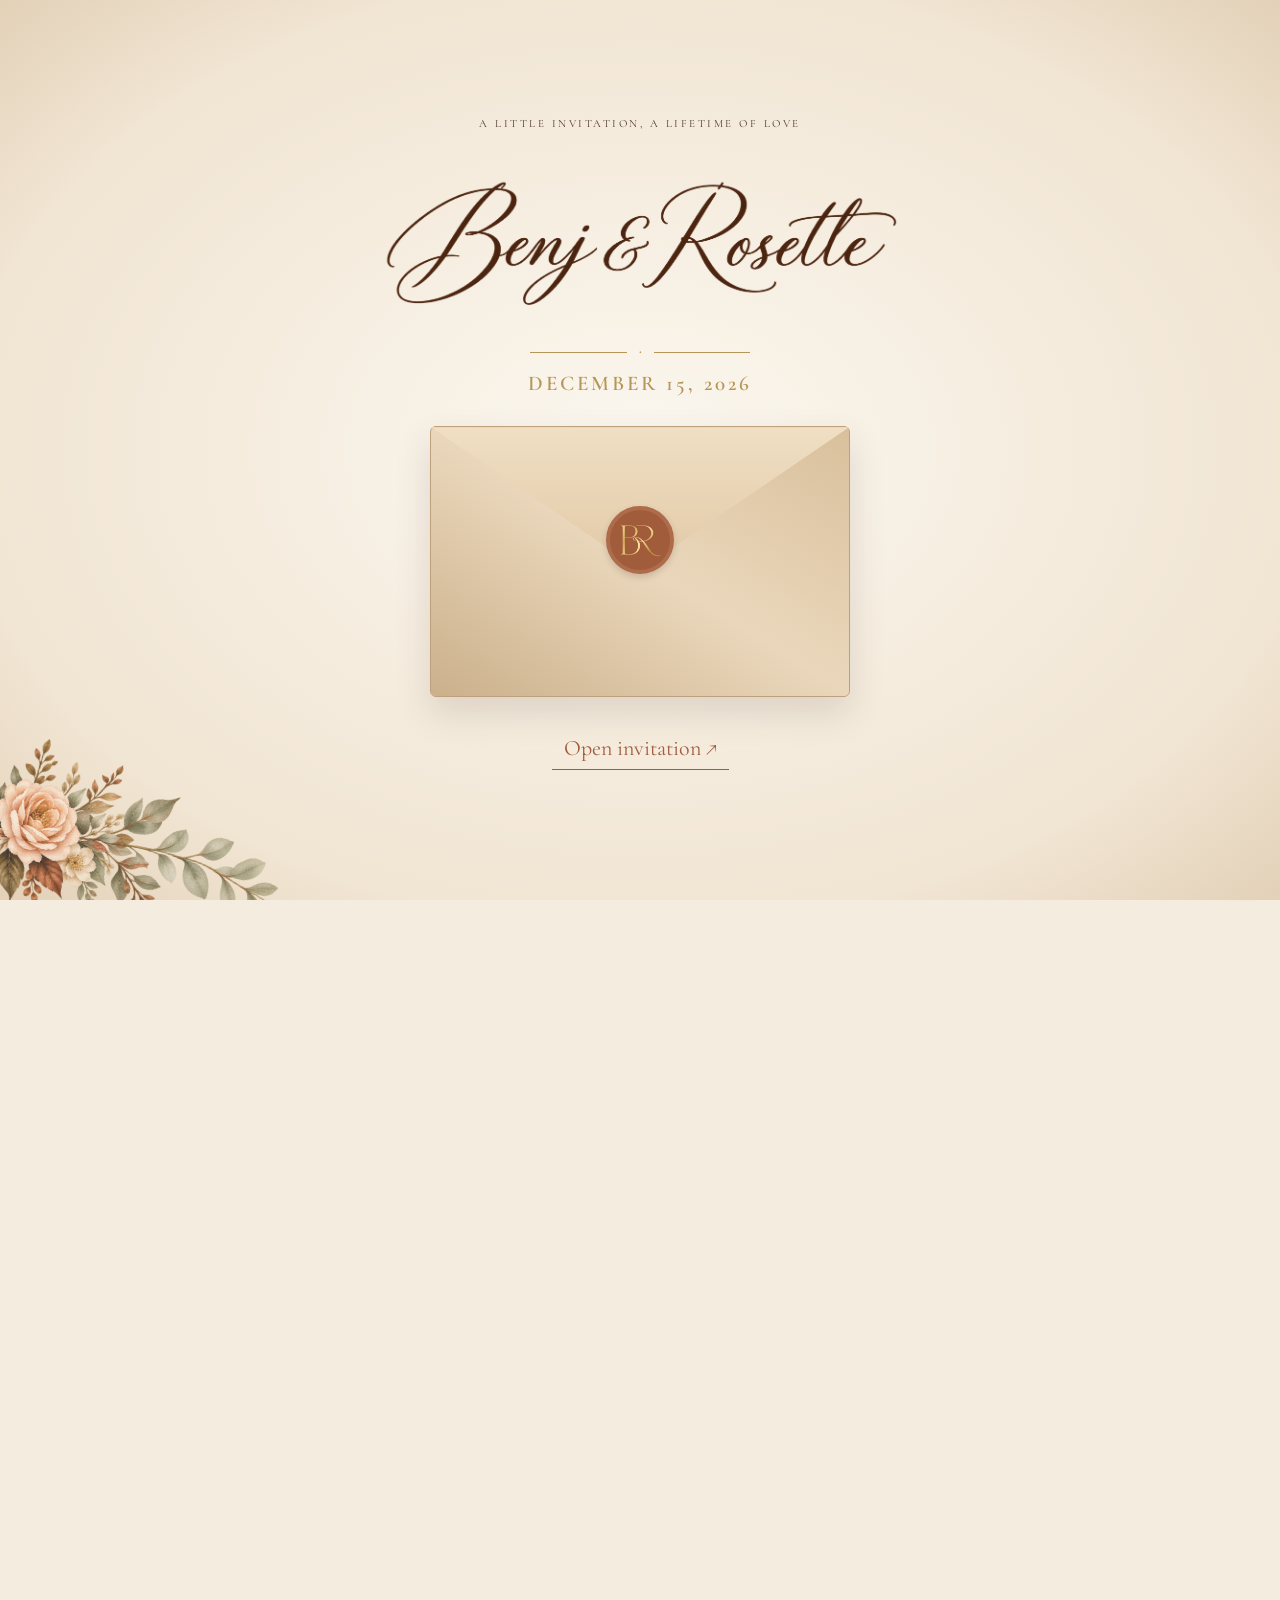
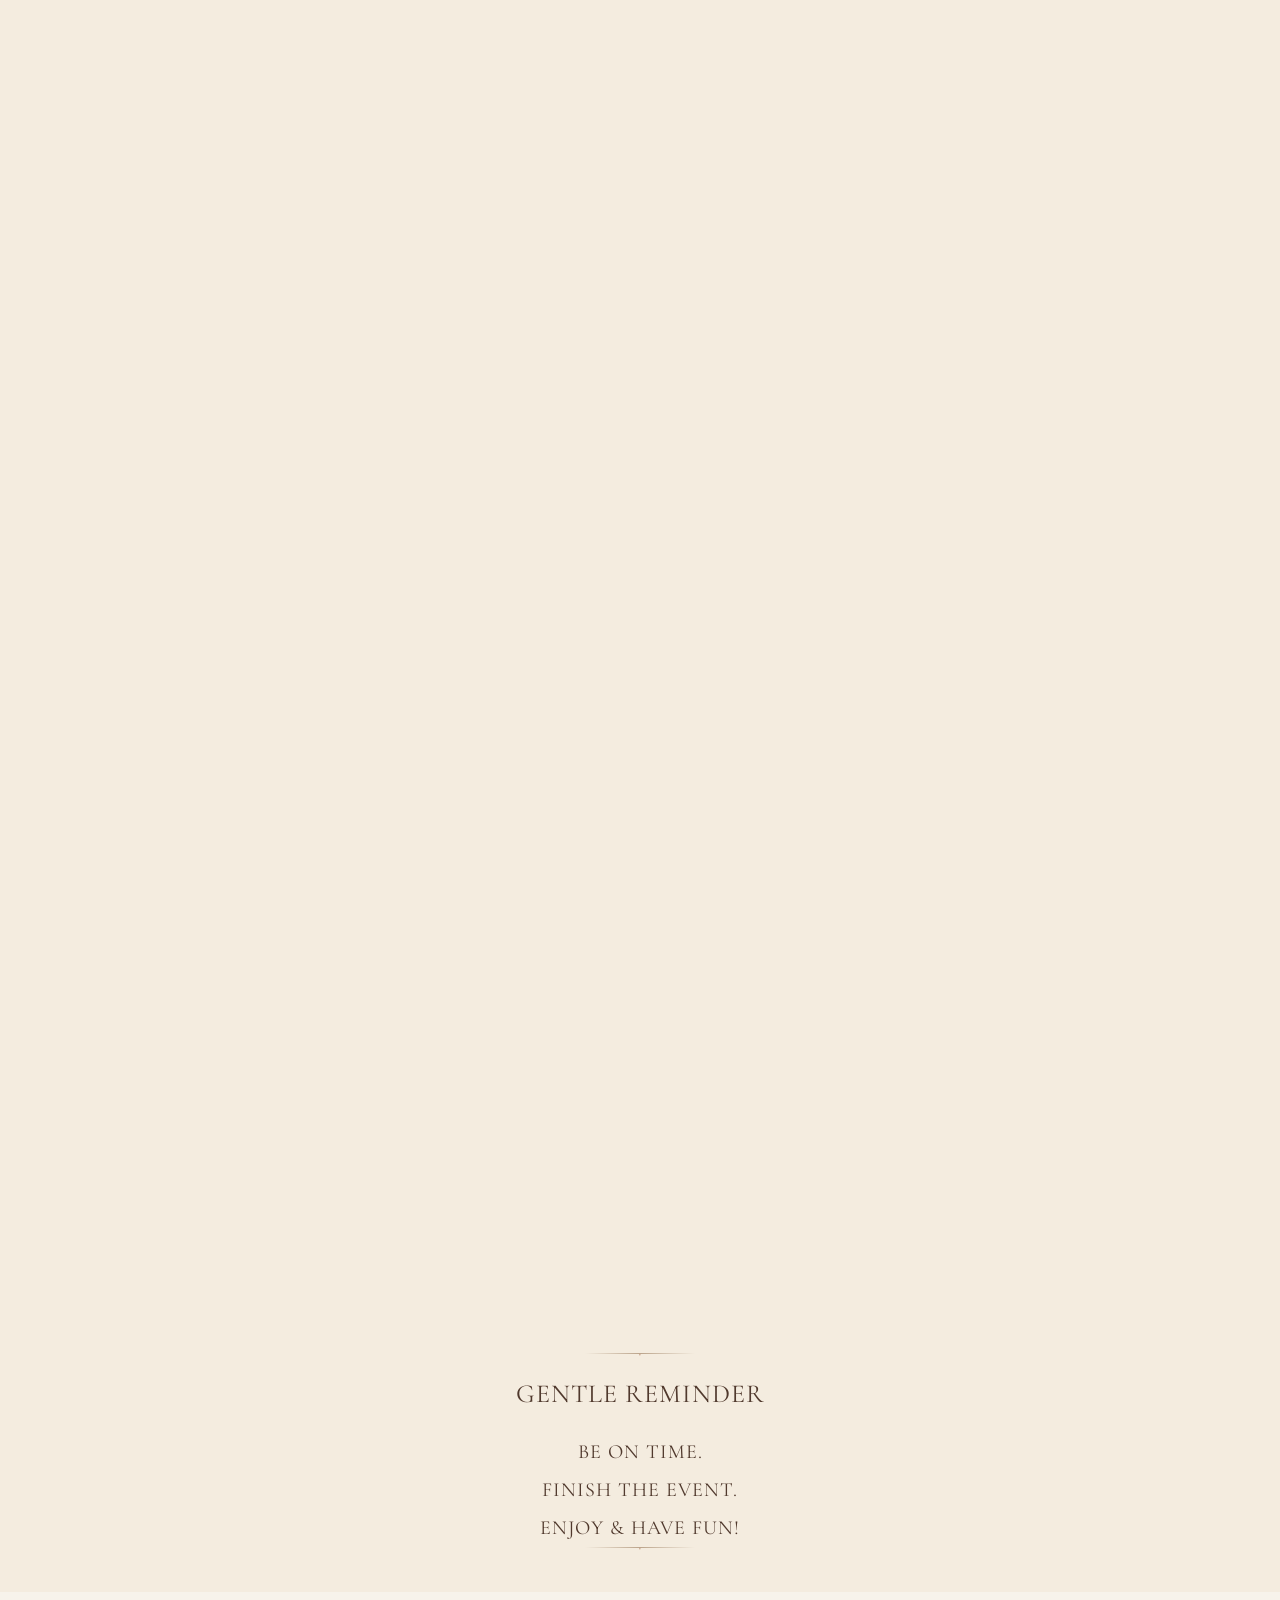
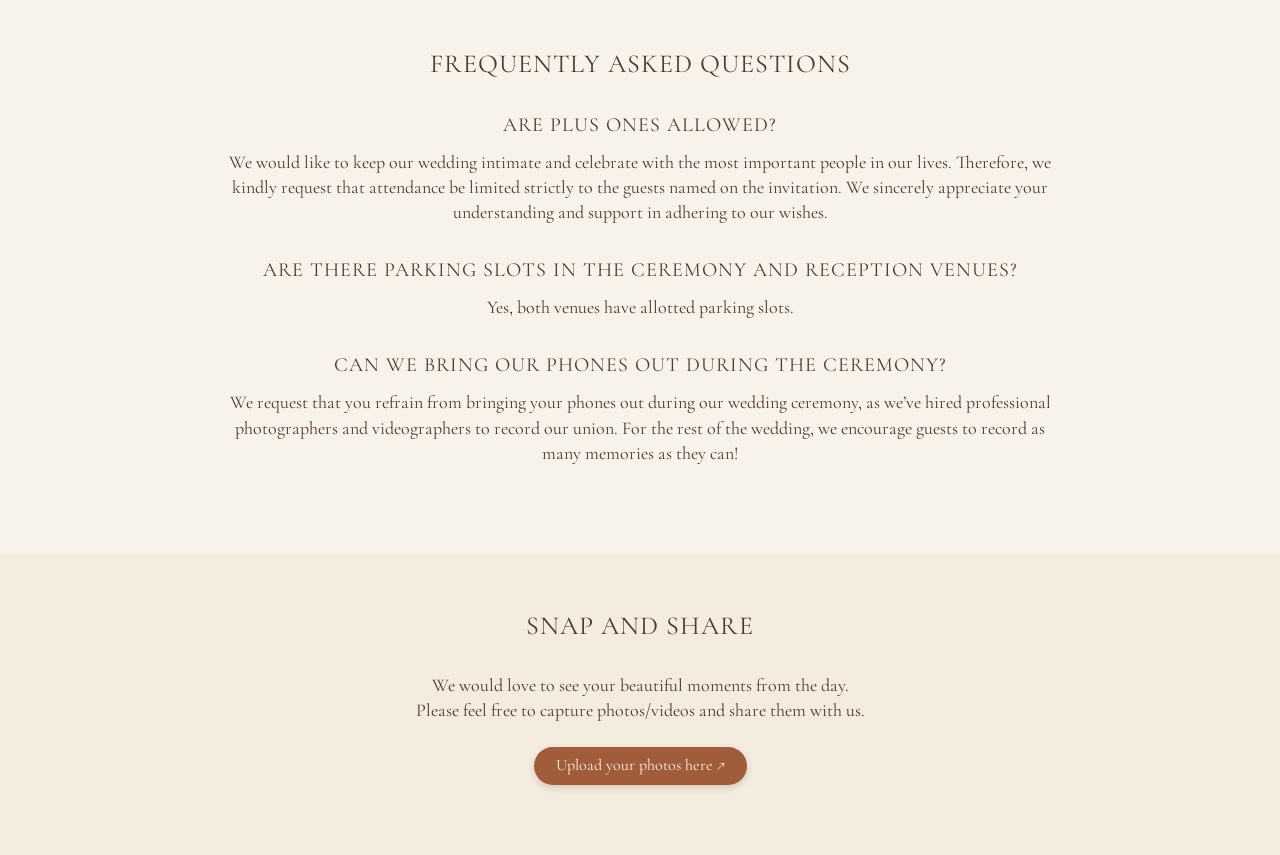
==== commit 7c122bdc: "Remove two duplicate names from bridesmaids list" ====
--- a/index.html
+++ b/index.html
@@ -23,7 +23,7 @@
   <link rel="icon" href="data:image/svg+xml,%3Csvg xmlns='http://www.w3.org/2000/svg' viewBox='0 0 40 40'%3E%3Crect width='40' height='40' rx='20' fill='%23f5efe5'/%3E%3Ctext x='20' y='28' text-anchor='middle' font-family='serif' font-size='28' fill='%237c4631'%3E%26%3C/text%3E%3C/svg%3E">
   <link rel="preconnect" href="https://fonts.googleapis.com"><link rel="preconnect" href="https://fonts.gstatic.com" crossorigin>
   <link href="https://fonts.googleapis.com/css2?family=Cormorant+Garamond:ital,wght@0,400;0,500;0,600;1,400;1,500&family=DM+Sans:wght@400;500;600&family=Italianno&family=Great+Vibes&display=swap" rel="stylesheet">
-  <link rel="stylesheet" href="styles.css?v=mobile-spacing-24">
+  <link rel="stylesheet" href="styles.css?v=mobile-spacing-25">
 </head>
 <body class="invitation-closed">
 <section id="envelope-intro" class="envelope-intro" aria-labelledby="envelope-title">
@@ -102,13 +102,13 @@
 <h2 id="entourage-title">The Entourage</h2><div class="ornament" aria-hidden="true"></div>
 <div class="entourage-group" id="entourage-parents"><h3>Parent of the bride</h3><ul><li>MRS. REGINA SALVE LACSON</li></ul></div>
 <div class="entourage-group"><h3>Parents of the groom</h3><ul><li>MR. BENJAMIN SOMIGAO</li><li>MRS. MARCELINA ENORME SOMIGAO</li></ul></div>
-<div class="entourage-group paired-group"><h3>To stand as witnesses to our vows</h3><ul><li>MR. RUDINI CRUZAT</li><li>MRS. MARIA GRACIA CRUZAT</li><li>MR. ELMER GOMEZ</li><li>MRS. SHIELA GOMEZ</li><li>MR. FLORENCIO ENORME</li><li>MS. CRISTINA ENORME</li><li>ATTY. ROLAND MEDINA</li></ul></div>
+<div class="entourage-group paired-group"><h3>To stand as witnesses to our vows</h3><ul><li>MR. RUDINI CRUZAT</li><li>MRS. MARIA GRACIA CRUZAT</li><li>MR. ELMER GOMEZ</li><li>MRS. DIOSNELA GOMEZ</li><li>MR. FLORENCIO ENORME</li><li>MS. CRISTINA ENORME</li><li>ATTY. ROLAND MEDINA</li></ul></div>
 <div class="entourage-group paired-group"><h3>To light our path</h3><ul><li>MR. JOHN MARLVIL BADILLA</li><li>MS. ALEEZA UNABIA</li></ul></div>
 <div class="entourage-group paired-group"><h3>To clothe us as one</h3><ul><li>MR. RAHDGGIE AMIEL LACSON</li><li>MRS. MA. ANGELICA LACSON</li></ul></div>
 <div class="entourage-group paired-group"><h3>To bind us together</h3><ul><li>MR. ALLAN DE LEON</li><li>MRS. AIDRA DE LEON</li></ul></div>
 <div class="entourage-group"><h3>Best man</h3><ul><li>MR. ALVIN IAN ANDAYA</li></ul></div>
 <div class="entourage-group"><h3>Maid of honor</h3><ul><li>MS. RICA ARSELL LACSON</li></ul></div>
-<div class="entourage-teams"><div class="entourage-group"><h3>Bridesmaids</h3><ul><li>MS. REIGNE ANGELICA LACSON</li><li>MS. RICA ARSELL LACSON</li><li>MRS. MA. ANGELICA LACSON</li><li>MRS. MIKI REMULLA</li><li>MRS. GHIVELLE MAE OMES</li><li>MRS. LYLLE KRISSIA FERWELO</li></ul></div>
+<div class="entourage-teams"><div class="entourage-group"><h3>Bridesmaids</h3><ul><li>MS. REIGNE ANGELICA LACSON</li><li>MRS. MIKI REMULLA</li><li>MRS. GHIVELLE MAE OMES</li><li>MRS. LYLLE KRISSIA FERWELO</li></ul></div>
 <div class="entourage-group"><h3>Groomsmen</h3><ul><li>MR. ALVIN IAN ANDAYA</li><li>MR. ZYRIL NERECINA</li><li>MR. TRISTAN MARSHBOE DE JESUS</li><li>MR. JENER SIGUA</li></ul></div>
 </div>
 <div class="entourage-group"><h3>Bible bearer</h3><ul><li>EISWEIN CRUZAT</li></ul></div>
--- a/styles.css
+++ b/styles.css
@@ -343,4 +343,4 @@
 @media(max-width:600px){.opening .gold-monogram-media{width:min(320px,88vw)}}
 
 /* Bring the verse closer to the floral on phones. */
-@media(max-width:600px){.opening{min-height:0;justify-content:flex-start;padding-top:clamp(100px,30vw,125px);padding-bottom:40px}.opening blockquote{width:calc(100% - 70px);max-width:340px;margin-left:70px;margin-right:0}}
+@media(max-width:600px){.opening{min-height:0;justify-content:flex-start;padding-top:clamp(100px,30vw,125px);padding-bottom:40px}.opening blockquote{width:calc(100% - 80px);max-width:280px;margin-left:auto;margin-right:auto;text-align:center}}
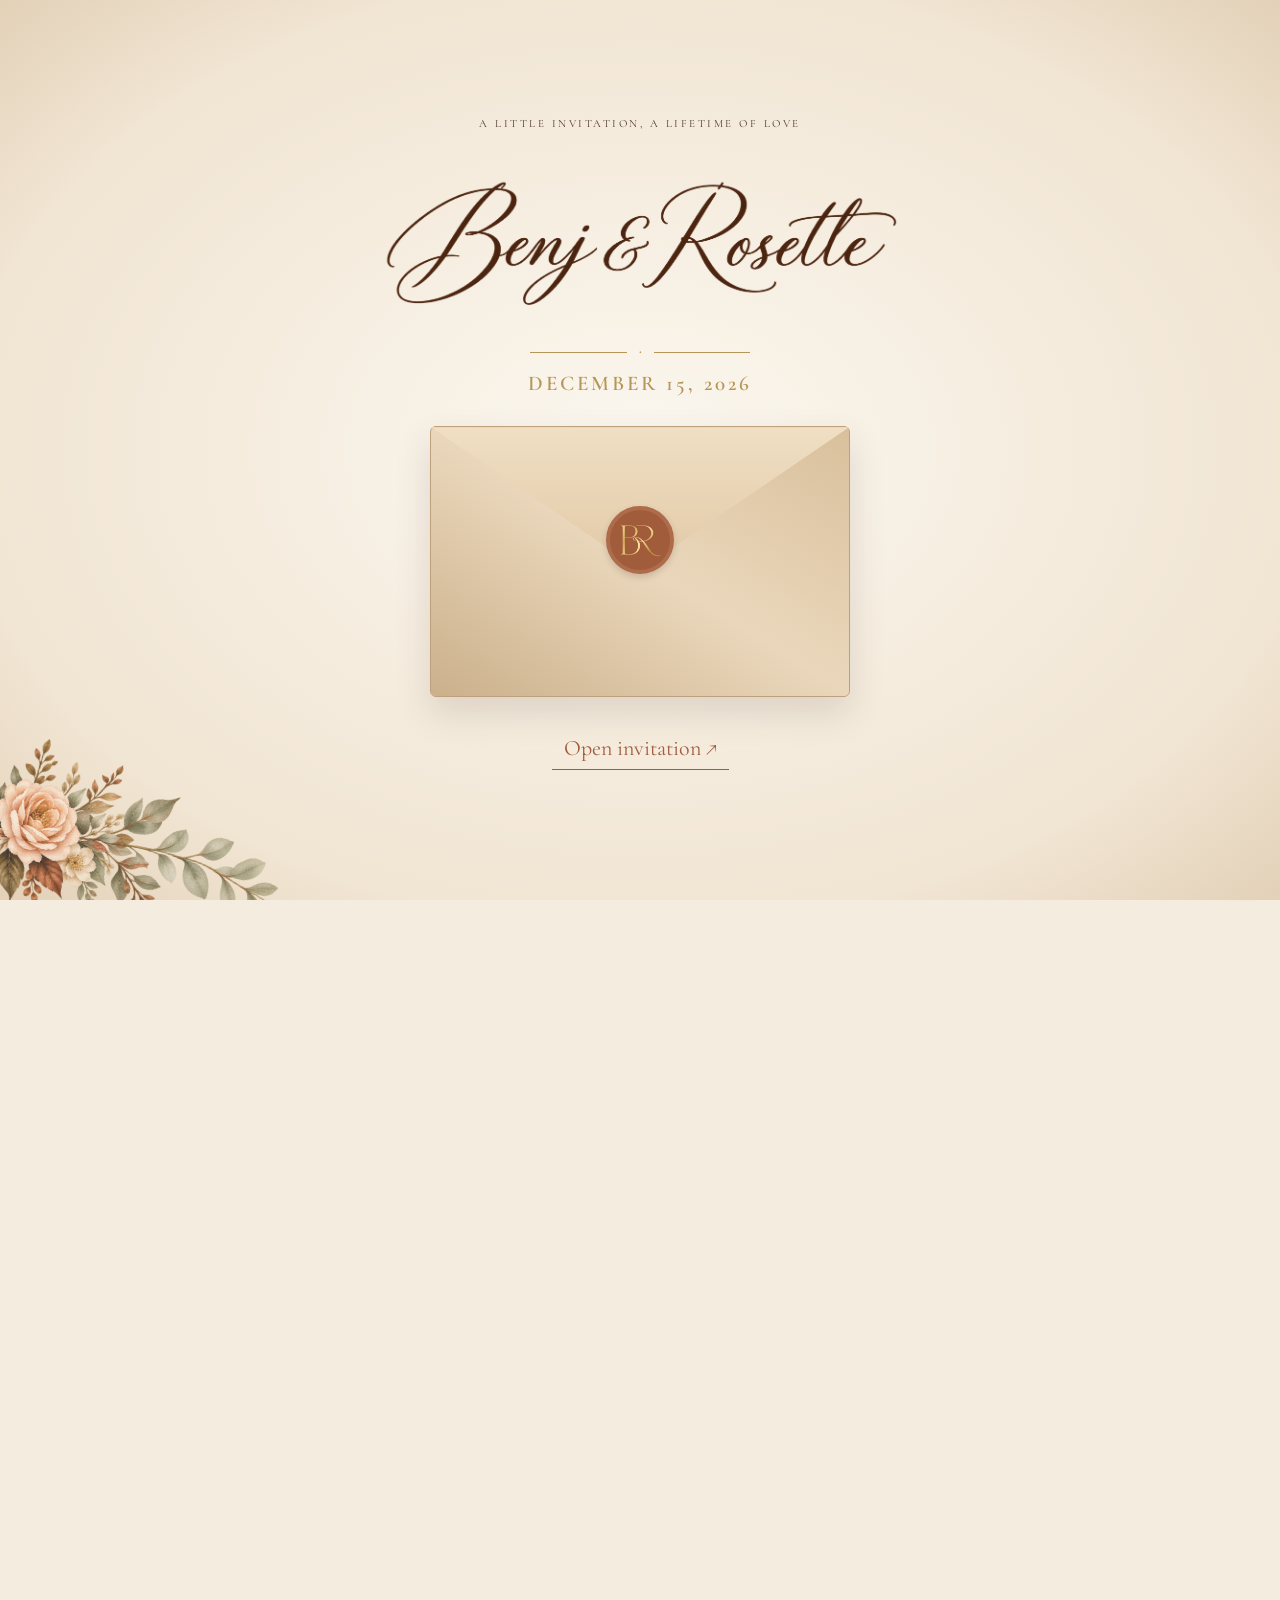
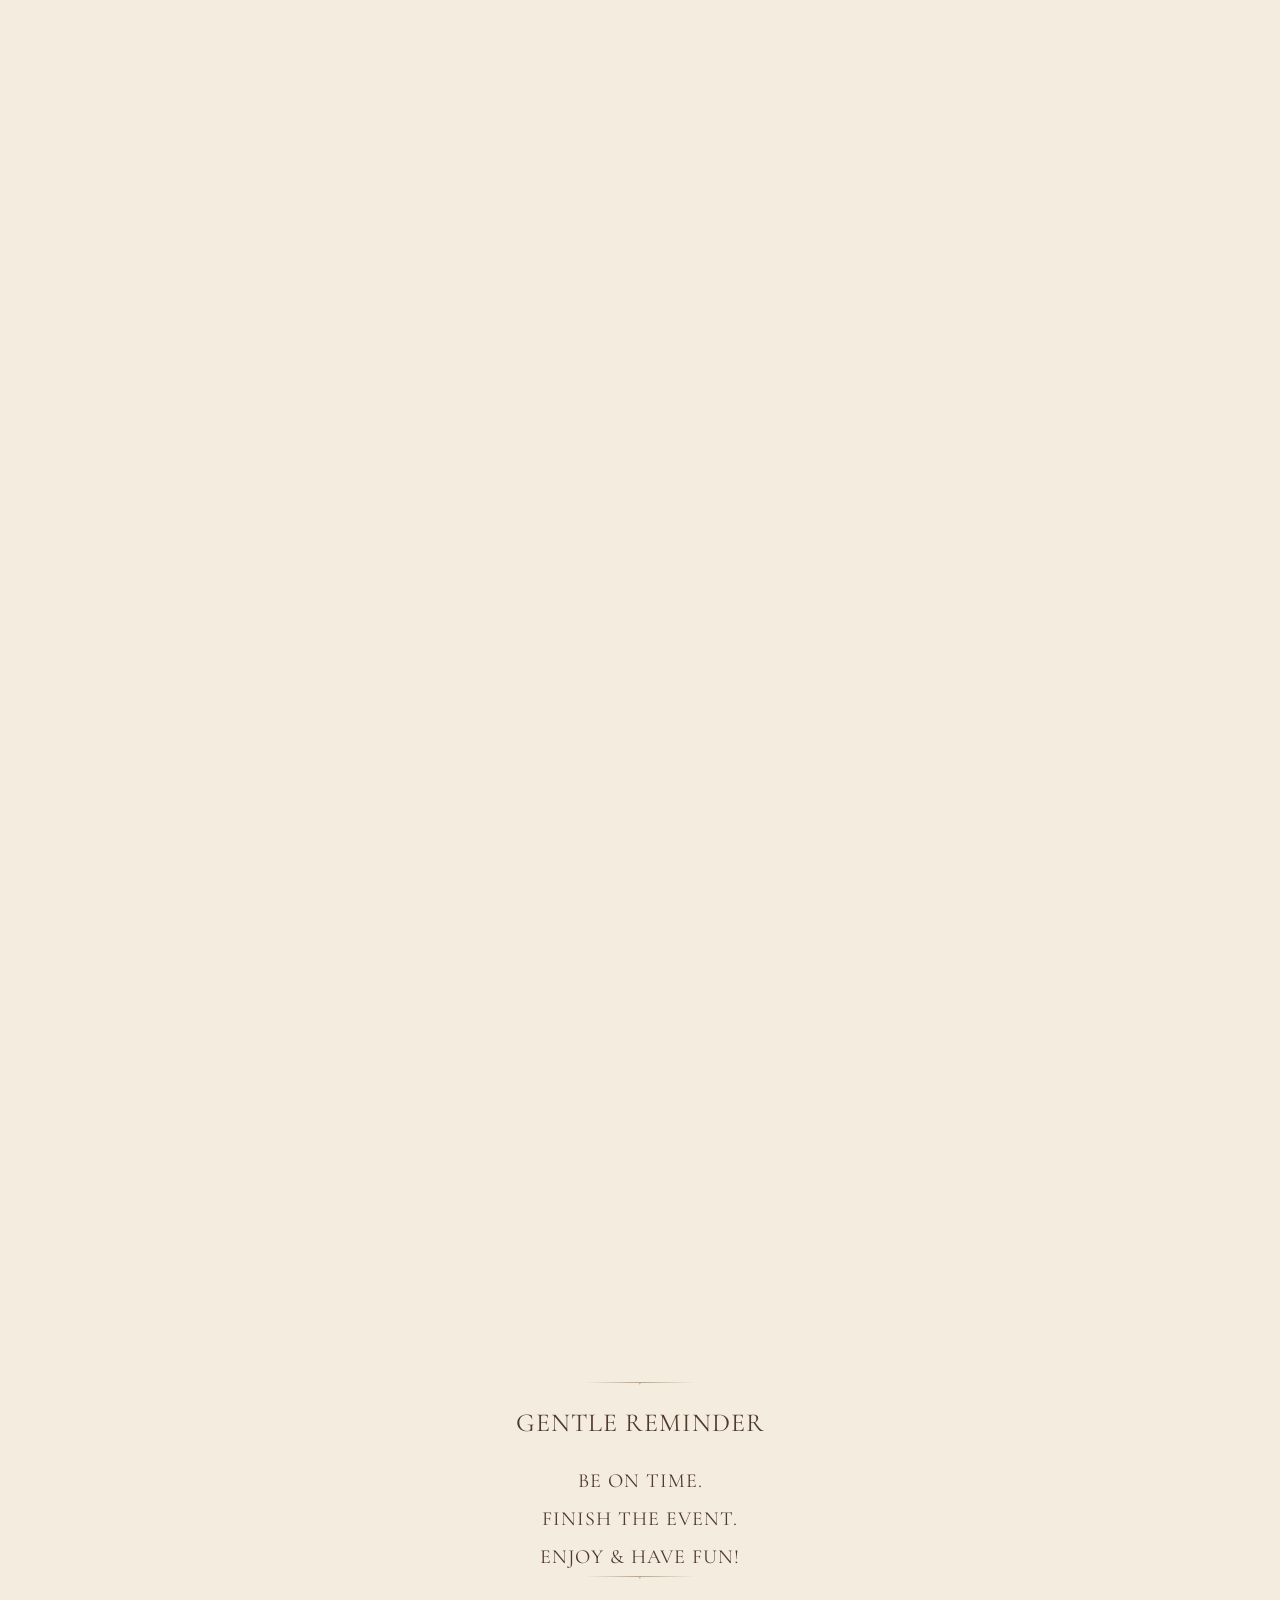
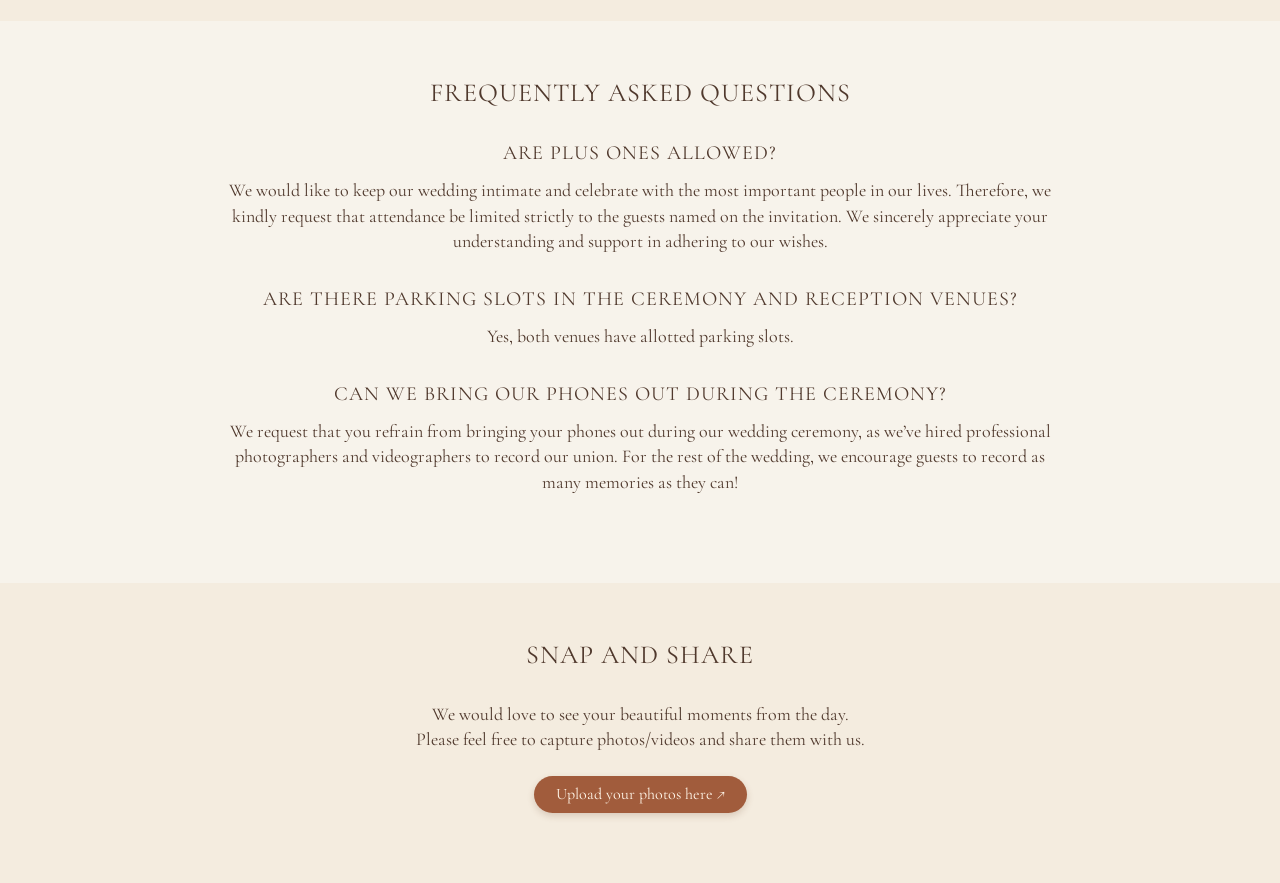
==== commit a93d770c: "Update index.html" ====
--- a/index.html
+++ b/index.html
@@ -2,6 +2,7 @@
 <html lang="en">
 <head>
   <meta charset="UTF-8"><meta name="viewport" content="width=device-width, initial-scale=1">
+  <meta name="robots" content="noindex, nofollow">
   <meta name="theme-color" content="#f5efe5">
   <meta name="description" content="Join us on December 15, 2026 as we celebrate our wedding. View the details and confirm your attendance.">
   <meta property="og:type" content="website">
@@ -109,7 +110,7 @@
 <div class="entourage-group"><h3>Best man</h3><ul><li>MR. ALVIN IAN ANDAYA</li></ul></div>
 <div class="entourage-group"><h3>Maid of honor</h3><ul><li>MS. RICA ARSELL LACSON</li></ul></div>
 <div class="entourage-teams"><div class="entourage-group"><h3>Bridesmaids</h3><ul><li>MS. REIGNE ANGELICA LACSON</li><li>MRS. MIKI REMULLA</li><li>MRS. GHIVELLE MAE OMES</li><li>MRS. LYLLE KRISSIA FERWELO</li></ul></div>
-<div class="entourage-group"><h3>Groomsmen</h3><ul><li>MR. ALVIN IAN ANDAYA</li><li>MR. ZYRIL NERECINA</li><li>MR. TRISTAN MARSHBOE DE JESUS</li><li>MR. JENER SIGUA</li></ul></div>
+<div class="entourage-group"><h3>Groomsmen</h3><ul><li>MR. ZYRIL NERECINA</li><li>MR. TRISTAN MARSHBOE DE JESUS</li><li>MR. JENER SIGUA</li></ul></div>
 </div>
 <div class="entourage-group"><h3>Bible bearer</h3><ul><li>EISWEIN CRUZAT</li></ul></div>
 <div class="entourage-group"><h3>Ring bearer</h3><ul><li>RANIELLE ABRAM LACSON</li></ul></div>
@@ -120,7 +121,7 @@
  <p>We kindly request our entourage to dress in formal attire and our guests in semi-formal attire. To make the day even more special, we’d love for you to incorporate colors from our chosen palette.</p>
  <div class="dress-palette"><h3>Entourage shades</h3><ul><li><span style="--swatch:#722f3d" aria-hidden="true"></span>Burgundy</li><li><span style="--swatch:#e3c7a2" aria-hidden="true"></span>Beige</li><li><span style="--swatch:#f4dcbf" aria-hidden="true"></span>Cream</li><li><span style="--swatch:#a85a38" aria-hidden="true"></span>Rust</li><li><span style="--swatch:#8ca5bc" aria-hidden="true"></span>Dusty blue</li></ul></div>
  <div class="dress-palette"><h3>Guest shades</h3><ul><li><span style="--swatch:#8ca5bc" aria-hidden="true"></span>Dusty blue</li><li><span style="--swatch:#c4dfec" aria-hidden="true"></span>Light blue</li></ul></div>
- <div class="attire-guidance"><h3>Ladies</h3><p>Dresses or jumpsuits | Plain, lace, or subtle embellishments</p><h3>Gentlemen</h3><p>Long-sleeved, collared shirts in dusty blue or light blue paired with trousers in brown, cream, or navy blue. Kindly avoid black if possible.</p><div class="ornament" aria-hidden="true"></div><p class="attire-note">While we would love for you to feel your most fabulous, we respectfully request that casual attire and white-toned dresses be avoided.</p></div></section>
+ <div class="attire-guidance"><h3>Ladies</h3><p>Dresses, jumpsuits or coordinated sets | Plain, lace, or subtle embellishments</p><h3>Gentlemen</h3><p>Long-sleeved or short-sleeved collared shirts in dusty blue or light blue paired with trousers in brown, cream, or navy blue. Kindly avoid black if possible.</p><div class="ornament" aria-hidden="true"></div><p class="attire-note">While we would love for you to feel your most fabulous, we respectfully request that casual attire and white-toned dresses be avoided.</p></div></section>
  <div class="ornament"></div>
  <figure class="gift-photo-wrap" id="gift-photo"><img class="gift-portrait torn-both" src="benj-rosette-gift-portrait.jpg" alt="Rosette leaning against Benj in front of an arched window" width="2661" height="3984" loading="lazy"><img class="gift-photo-floral gift-photo-floral-top" src="diagonal-sprig.png" alt="" aria-hidden="true"><img class="gift-photo-floral gift-photo-floral-bottom" src="photo-bouquet.png" alt="" aria-hidden="true"></figure>
 <section class="gift-section" id="gifts"><svg class="line-icon" viewBox="0 0 48 48" fill="none" stroke="currentColor" stroke-width="1.2" aria-hidden="true"><path d="M7 20h34v7H7zM10 27v15h28V27M24 20v22M24 20C8 20 12 3 20 9c3 3 4 11 4 11zm0 0c16 0 12-17 4-11-3 3-4 11-4 11z"/></svg><h2>Gifts and Well Wishes</h2><p>Your presence is the greatest gift of all.<br>However, if you wish to bless us with<br>a gift, monetary gifts<br>are warmly appreciated.</p><h3>Gift envelopes</h3><p>Available at the reception</p><h3>Bank transfer</h3><div class="bank-qr-grid"><figure class="bank-qr-card"><h4>GCash</h4><a href="gift-qr-gcash.jpg" target="_blank" rel="noopener noreferrer" aria-label="Open full-size GCash QR code"><span class="bank-qr-image qr-gcash"><img src="gift-qr-gcash.jpg" decoding="sync" alt="GCash transfer QR code for Benj" loading="eager"></span></a><figcaption>Benj</figcaption><a class="qr-view-link" href="gift-qr-gcash.jpg" target="_blank" rel="noopener noreferrer">View full-size QR</a></figure><figure class="bank-qr-card"><h4>BPI</h4><a href="gift-qr-bpi-v2.jpg" target="_blank" rel="noopener noreferrer" aria-label="Open full-size BPI QR code"><span class="bank-qr-image qr-bpi"><img src="gift-qr-bpi-v2.jpg" decoding="sync" alt="BPI transfer QR code for Benj" loading="eager"></span></a><figcaption>Benj</figcaption><a class="qr-view-link" href="gift-qr-bpi-v2.jpg" target="_blank" rel="noopener noreferrer">View full-size QR</a></figure><figure class="bank-qr-card"><h4>MariBank</h4><a href="gift-qr-maribank.jpg" target="_blank" rel="noopener noreferrer" aria-label="Open full-size MariBank QR code"><span class="bank-qr-image qr-maribank"><img src="gift-qr-maribank.jpg" decoding="sync" alt="MariBank transfer QR code for Benjmarc Somigao" loading="eager"></span></a><figcaption>Benjmarc Somigao</figcaption><a class="qr-view-link" href="gift-qr-maribank.jpg" target="_blank" rel="noopener noreferrer">View full-size QR</a></figure><figure class="bank-qr-card"><h4>Maya</h4><a href="gift-qr-maya.jpg" target="_blank" rel="noopener noreferrer" aria-label="Open full-size Maya QR code"><span class="bank-qr-image qr-maya"><img src="gift-qr-maya.jpg" decoding="sync" alt="Maya transfer QR code for Rosette Adrienne Lacson" loading="eager"></span></a><figcaption>Rosette Adrienne Lacson</figcaption><a class="qr-view-link" href="gift-qr-maya.jpg" target="_blank" rel="noopener noreferrer">View full-size QR</a></figure></div><p class="qr-note">Scan a QR code using your banking app.<br>Transfer fees may apply.</p></section>
